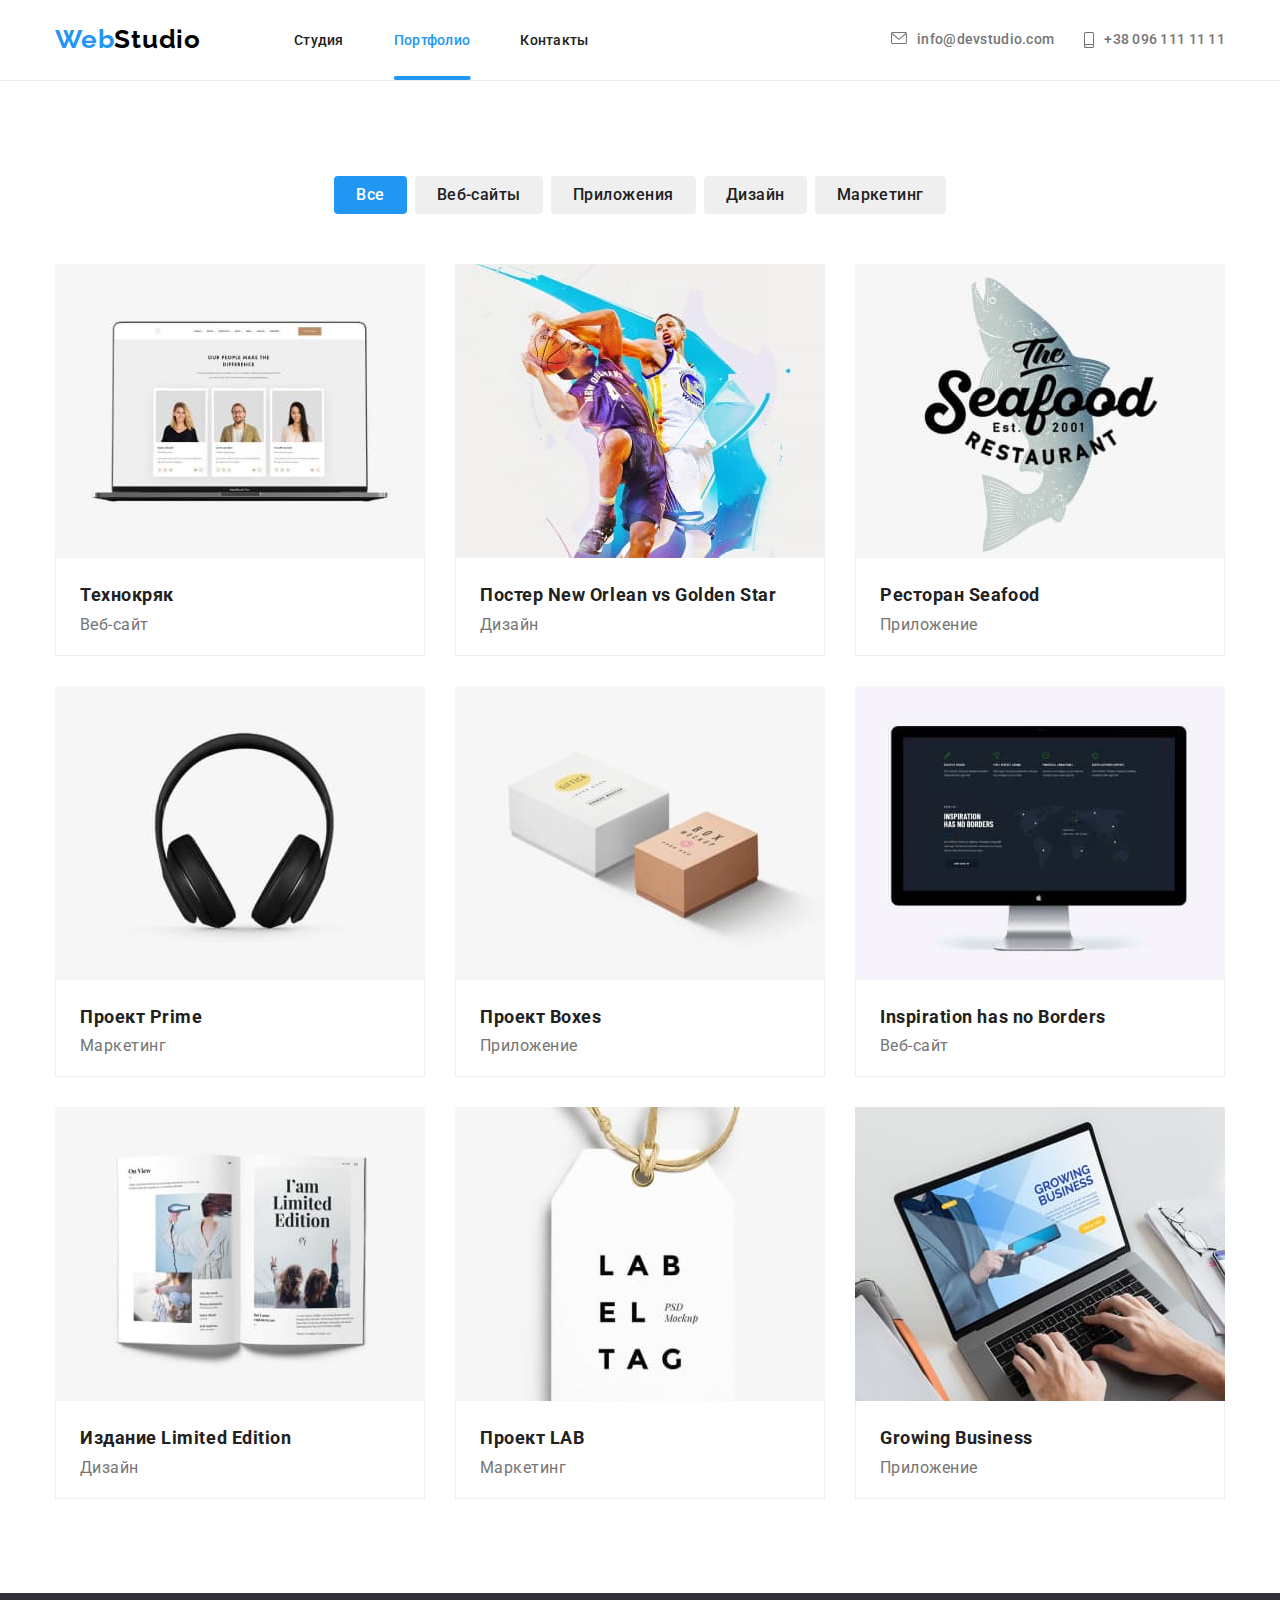
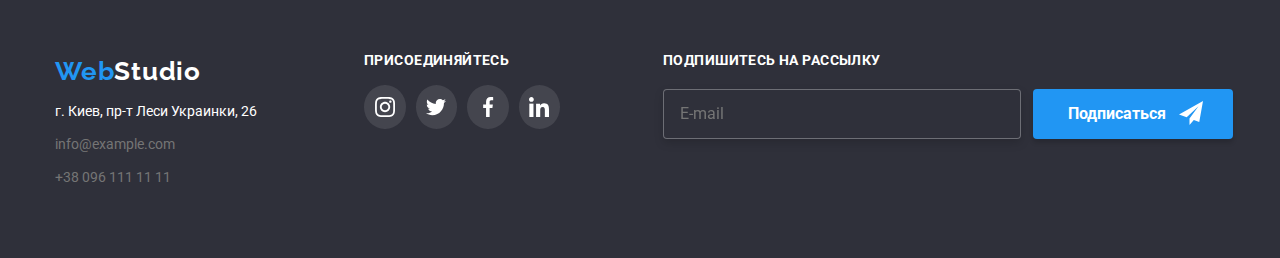
==== portfolio.html @ 75651ddc "origin" ====
<!DOCTYPE html>
<html lang="ru">
  <head>
    <meta charset="UTF-8" />
    <meta http-equiv="X-UA-Compatible" content="IE=edge" />
    <meta name="viewport" content="width=device-width, initial-scale=1.0" />
    <title>Document</title>
    <link rel="preconnect" href="https://fonts.googleapis.com" />
    <link rel="preconnect" href="https://fonts.gstatic.com" crossorigin />
    <link
      href="https://fonts.googleapis.com/css2?family=Raleway:wght@700&family=Roboto:wght@400;500;700;900&display=swap"
      rel="stylesheet"
    />
    <link rel="stylesheet" href="./css/reset.css" />
    <link rel="stylesheet" href="./css/style.css" />
  </head>
  <body>
    <header class="page-header header">
      <div class="container page-header-container">
        <nav class="navigation">
          <a href="./index.html" class="logo">Web<span class="logo-span">Studio</span></a>
          <ul class="menu list">
            <li class="menu-list">
              <a href="./index.html" class="link menu-link">Студия</a>
            </li>
            <li class="menu-list">
              <a href="./portfolio.html" class="link menu-link current">Портфолио</a>
            </li>
            <li class="menu-list">
              <a href="" class="link menu-link">Контакты</a>
            </li>
          </ul>
        </nav>
        <div class="number-link">
          <ul class="menu list mail-group">
            <li class="menu-list-number">
              <a href="mailto:info@devstudio.com" class="link-number link-one"
                >info@devstudio.com
                <svg class="icon-mail">
                  <use href="./images/sprite.svg#icon-mail"></use>
                </svg>
              </a>
            </li>
            <li class="menu-list">
              <a href="tel:+380961111111" class="link-number link-two"
                >+38 096 111 11 11
                <svg class="icon-mail-phone">
                  <use href="./images/sprite.svg#icon-tel"></use>
                </svg>
              </a>
            </li>
          </ul>
        </div>
      </div>
    </header>
    <main>
      <section class="section portfolio">
        <div class="container">
          <h1 class="visually-hidden">Портфолио</h1>
          <ul class="filtres">
            <li><button type="button" class="filter-list current">Все</button></li>
            <li><button type="button" class="filter-list">Веб-сайты</button></li>
            <li><button type="button" class="filter-list">Приложения</button></li>
            <li><button type="button" class="filter-list">Дизайн</button></li>
            <li><button type="button" class="filter-list">Маркетинг</button></li>
          </ul>

          <ul class="list-portfolio">
            <li class="example">
              <a href="./portfolio.html" class="exemple-link">
                <div class="box-overlay">
                  <img src="./images/pm1.jpg" alt="laptop" width="370" height="294" />
                  <p class="box-content">
                    Ресурс предлагает комплексные предложения с разным уровнем функционала и
                    сервисов. Все это позволит посетителю получить исчерпывающие сведения о компании
                    или частном лице.
                  </p>
                </div>
                <div class="subscribe-card">
                  <h2 class="advantage-two">Технокряк</h2>
                  <p class="media-list">Веб-сайт</p>
                </div>
              </a>
            </li>
            <li class="example">
              <a href="./portfolio.html" class="exemple-link">
                <div class="box-overlay">
                  <img src="./images/pm2.jpg" alt="design" width="370" height="294" />
                  <p class="box-content">
                    Ресурс предлагает комплексные предложения с разным уровнем функционала и
                    сервисов. Все это позволит посетителю получить исчерпывающие сведения о компании
                    или частном лице.
                  </p>
                </div>
                <div class="subscribe-card">
                  <h2 class="advantage-two">Постер New Orlean vs Golden Star</h2>
                  <p class="media-list">Дизайн</p>
                </div>
              </a>
            </li>
            <li class="example">
              <a href="./portfolio.html" class="exemple-link">
                <div class="box-overlay">
                  <img src="./images/pm3.jpg" alt="labels" width="370" height="294" />
                  <p class="box-content">
                    Ресурс предлагает комплексные предложения с разным уровнем функционала и
                    сервисов. Все это позволит посетителю получить исчерпывающие сведения о компании
                    или частном лице.
                  </p>
                </div>
                <div class="subscribe-card">
                  <h2 class="advantage-two">Ресторан Seafood</h2>
                  <p class="media-list">Приложение</p>
                </div>
              </a>
            </li>
            <li class="example">
              <a href="./portfolio.html" class="exemple-link">
                <div class="box-overlay">
                  <img src="./images/pm4.jpg" alt="headphones" width="370" height="294" />
                  <p class="box-content">
                    Ресурс предлагает комплексные предложения с разным уровнем функционала и
                    сервисов. Все это позволит посетителю получить исчерпывающие сведения о компании
                    или частном лице.
                  </p>
                </div>
                <div class="subscribe-card">
                  <h2 class="advantage-two">Проект Prime</h2>
                  <p class="media-list">Маркетинг</p>
                </div>
              </a>
            </li>
            <li class="example">
              <a href="./portfolio.html" class="exemple-link">
                <div class="box-overlay">
                  <img src="./images/pm5.jpg" alt="box" width="370" height="294" />
                  <p class="box-content">
                    Ресурс предлагает комплексные предложения с разным уровнем функционала и
                    сервисов. Все это позволит посетителю получить исчерпывающие сведения о компании
                    или частном лице.
                  </p>
                </div>
                <div class="subscribe-card">
                  <h2 class="advantage-two">Проект Boxes</h2>
                  <p class="media-list">Приложение</p>
                </div>
              </a>
            </li>
            <li class="example">
              <a href="./portfolio.html" class="exemple-link">
                <div class="box-overlay">
                  <img src="./images/pm6.jpg" alt="screen" width="370" height="294" />
                  <p class="box-content">
                    Ресурс предлагает комплексные предложения с разным уровнем функционала и
                    сервисов. Все это позволит посетителю получить исчерпывающие сведения о компании
                    или частном лице.
                  </p>
                </div>
                <div class="subscribe-card">
                  <h2 class="advantage-two">Inspiration has no Borders</h2>
                  <p class="media-list">Веб-сайт</p>
                </div>
              </a>
            </li>
            <li class="example">
              <a href="./portfolio.html" class="exemple-link">
                <div class="box-overlay">
                  <img src="./images/pm7.jpg" alt="books" width="370" height="294" />
                  <p class="box-content">
                    Ресурс предлагает комплексные предложения с разным уровнем функционала и
                    сервисов. Все это позволит посетителю получить исчерпывающие сведения о компании
                    или частном лице.
                  </p>
                </div>
                <div class="subscribe-card">
                  <h2 class="advantage-two">Издание Limited Edition</h2>
                  <p class="media-list">Дизайн</p>
                </div>
              </a>
            </li>
            <li class="example">
              <a href="./portfolio.html" class="exemple-link">
                <div class="box-overlay">
                  <img src="./images/pm8.jpg" alt="labels" width="370" height="294" />
                  <p class="box-content">
                    Ресурс предлагает комплексные предложения с разным уровнем функционала и
                    сервисов. Все это позволит посетителю получить исчерпывающие сведения о компании
                    или частном лице.
                  </p>
                </div>
                <div class="subscribe-card">
                  <h2 class="advantage-two">Проект LAB</h2>
                  <p class="media-list">Маркетинг</p>
                </div>
              </a>
            </li>
            <li class="example">
              <a href="./portfolio.html" class="exemple-link">
                <div class="box-overlay">
                  <img src="./images/pm9.jpg" alt="notebook" width="370" height="294" />
                  <p class="box-content">
                    Ресурс предлагает комплексные предложения с разным уровнем функционала и
                    сервисов. Все это позволит посетителю получить исчерпывающие сведения о компании
                    или частном лице.
                  </p>
                </div>
                <div class="subscribe-card">
                  <h2 class="advantage-two">Growing Business</h2>
                  <p class="media-list">Приложение</p>
                </div>
              </a>
            </li>
          </ul>
        </div>
      </section>
    </main>
    <footer class="color-footer">
      <div class="container container-footer">
        <div class="conection-footer">
          <a href="./index.html" class="logo">Web<span class="logo-span-footer">Studio</span></a>
          <address>
            <ul class="list list-container">
              <li class="contact-list">
                <a
                  href="https://goo.gl/maps/A2tmThPKFVqANark9"
                  class="adress"
                  target="_blank"
                  rel="noopener noreferrer"
                  >г. Киев, пр-т Леси Украинки, 26</a
                >
              </li>
              <li>
                <a href="mailto:info@example.com" class="link contact-number">info@example.com</a>
              </li>
              <li class="contact-list">
                <a href="tel:+380961111111" class="link contact-number">+38 096 111 11 11</a>
              </li>
            </ul>
          </address>
        </div>
        <div class="conection">
          <p class="conection-me">Присоединяйтесь</p>
          <ul class="social-list">
            <li class="social-list-item">
              <a href="" class="social-list-link-footer">
                <svg class="social-list-icon-svg">
                  <use href="./images/sprite.svg#icon-instagram"></use>
                </svg>
              </a>
            </li>
            <li class="social-list-item">
              <a href="" class="social-list-link-footer">
                <svg class="social-list-icon-svg">
                  <use href="./images/sprite.svg#icon-twitter"></use>
                </svg>
              </a>
            </li>
            <li class="social-list-item">
              <a href="" class="social-list-link-footer">
                <svg class="social-list-icon-svg">
                  <use href="./images/sprite.svg#icon-facebook"></use>
                </svg>
              </a>
            </li>
            <li class="social-list-item">
              <a href="" class="social-list-link-footer margin-stop">
                <svg class="social-list-icon-svg">
                  <use href="./images/sprite.svg#icon-linkedin"></use>
                </svg>
              </a>
            </li>
          </ul>
        </div>
        <div class="email-input">
          <p class="email-input-text">Подпишитесь на рассылку</p>
          <form class="email-input-flex">
            <input
              type="email"
              name="mail"
              id="mail-footer"
              class="contact-form-footer"
              placeholder="E-mail"
            />
            <div class="go-footer-send">
              <button class="go-footer" type="submit">Подписаться</button>
              <svg class="send">
                <use href="./images/sprite.svg#icon-send"></use>
              </svg>
            </div>
          </form>
        </div>
      </div>
    </footer>
  </body>
</html>
---- css/style.css ----
.container {
  width: 1200px;
  margin: 0 auto;
  padding: 0 15px;
}

.visually-hidden {
  width: 1px;
  height: 1px;
  padding: 0;
  overflow: hidden;
  clip: rect(0, 0, 0, 0);
  white-space: nowrap;
  border: 0;
}

:root {
  --one-text-color: #212121;
  --two-text-color: #2196f3;
  --three-text-color: #000000;
  --four-text-color: #757575;
  --five-text-color: #ffffff;
  --six-text-color: #2f303a;
  --duration-сss-transition: 250ms;
}

body {
  font-family: 'Roboto', 'sans-serif';
  color: var(--five-text-color);
}
/* =======Header======== */
.menu-link {
  position: relative;
  transition-duration: var(--duration-сss-transition);
  transition-timing-function: cubic-bezier(0.4, 0, 0.2, 1);
  font-weight: 500;
  font-size: 14px;
  line-height: 1.15;
  letter-spacing: 0.02em;
  padding: 32px 0;
  color: var(--one-text-color);
}
.menu-link:hover,
.menu-link:focus,
.menu-link:current {
  color: var(--two-text-color);
}

.menu-link.current::after {
  position: absolute;
  bottom: 0;
  left: 50%;
  transform: translateX(-50%);
  content: '';
  display: block;
  width: 100%;
  height: 4px;
  border-radius: 2px;
  background-color: var(--two-text-color);
}

.navigation .current {
  color: var(--two-text-color);
}

.navigation,
.menu,
.list {
  display: flex;
  align-items: center;
  flex-direction: row;
}

.header {
  align-items: center;
  border-bottom: 1px solid #ececec;
}
.page-header-container {
  display: flex;
}

.filter-list.current {
  background: var(--two-text-color);
  color: var(--five-text-color);
}

.logo-span {
  font-family: 'Raleway', 'sans-serif';
  font-weight: 700;
  font-size: 26px;
  line-height: 1.2;
  letter-spacing: 0.03em;

  color: var(--three-text-color);
}

.logo {
  font-family: 'Raleway', 'sans-serif';
  font-weight: 700;
  font-size: 26px;
  line-height: 1.2;
  letter-spacing: 0.03em;
  margin-right: 93px;
  color: var(--two-text-color);
}

.menu-list:not(:last-child) {
  margin-right: 50px;
  color: var(--four-text-color);
}

.menu-list-number:not(:last-child) {
  margin-right: 30px;
  color: var(--four-text-color);
}

.menu-list-number,
.menu-list {
  display: flex;
  flex-direction: row;
  align-items: center;
}

.number-link {
  display: flex;
  align-items: center;
  justify-content: flex-end;
  margin-left: auto;
}

.icon-mail {
  fill: currentColor;
  width: 16px;
  height: 12px;
  margin-right: 10px;
}

.icon-mail-phone {
  fill: currentColor;
  width: 10px;
  height: 16px;
  margin-right: 10px;
}

.link-number:hover,
.link-number:focus {
  transition-property: color;
  color: var(--two-text-color);
}

.link-number {
  transition-duration: var(--duration-сss-transition);
  transition-timing-function: cubic-bezier(0.4, 0, 0.2, 1);
  padding: 32px 0;
  display: flex;
  flex-direction: row-reverse;
  font-size: 14px;
  line-height: 1.14;
  letter-spacing: 0.02em;
  font-weight: 500;
  margin-left: auto;
  color: var(--four-text-color);
}

.link {
  font-style: normal;
  color: var(--one-text-color);
}

/* =======/Header======== */

/* =======HERO======== */

.hero {
  padding: 200px 0;
  background-color: #c4c4c4;
  background-image: linear-gradient(rgba(47, 48, 58, 0.4), rgba(47, 48, 58, 0.4)),
    url(../images/font.jpg);
  background-size: cover;
}

.backdrop {
  position: absolute;
  top: 0;
  left: 0;
  width: 100%;
  height: 100%;
  background: rgba(0, 0, 0, 0.2);
}
.backdrop.is-hidden {
  opacity: 0;
  visibility: hidden;
  pointer-events: none;
}

.icon-close {
  position: fixed;
  top: 8px;
  right: 8px;
  height: 30px;
  width: 30px;
  border-radius: 50%;
  background: var(--five-text-color);
  border: 1px solid rgba(0, 0, 0, 0.1);
  background-image: url(../images/close.svg);
  background-repeat: no-repeat;
  background-position: center;
  background-origin: border-box;
}

.contact-form-my:focus,
.coment-texteria:focus,
.contact-form-footer:focus {
  outline: none;
  border: 1px solid #188ce8;
}

.modal-svg {
  position: absolute;
  top: 45%;
  left: 12px;
  width: 18px;
  height: 18px;
}

.checkbox-label {
  display: flex;
  align-items: center;
  justify-content: center;
}

.checkbox-policy {
  width: 1px;
  height: 1px;
  padding: 0;
  overflow: hidden;
  clip: rect(0, 0, 0, 0);
  white-space: nowrap;
  border: 0;
}

.icon {
  display: inline-block;
  width: 16px;
  height: 15px;
  border: 2px solid #212121;
  border-radius: 2px;
  margin-right: 7px;
}

.checkbox-policy:checked + .icon {
  background-color: var(--two-text-color);
  background-image: url(../images/check-on.svg);
  background-size: contain;
  background-repeat: no-repeat;
  background-origin: border-box;
  border-color: var(--two-text-color);
}

.modal {
  display: block;
  height: 582px;
  width: 528px;
  background-color: var(--five-text-color);
  position: absolute;
  top: 50%;
  left: 50%;
  padding: 40px;
  transform: translate(-50%, -50%);
  box-shadow: 0px 1px 3px rgba(0, 0, 0, 0.12), 0px 1px 1px rgba(0, 0, 0, 0.14),
    0px 2px 1px rgba(0, 0, 0, 0.2);
  border-radius: 4px;
}

.modal-btn {
  transition-duration: var(--duration-сss-transition);
  transition-timing-function: cubic-bezier(0.4, 0, 0.2, 1);
  font-weight: 700;
  font-size: 16px;
  line-height: 1.85;
  letter-spacing: 0.06em;
  cursor: pointer;
  font-family: inherit;
  padding-top: 10px;
  padding-bottom: 10px;
  padding-left: 32px;
  padding-right: 32px;
  border-radius: 4px;
  color: var(--five-text-color);
  background: var(--two-text-color);
  display: block;
  margin: 0 auto;
}

.btn-form {
  align-items: center;
  text-align: center;
  letter-spacing: 0.06em;
}
.go {
  width: 200px;
  height: 50px;
  font-weight: 700;
  font-size: 16px;
  line-height: 1.87;
  background: var(--two-text-color);
  color: var(--five-text-color);
  border-radius: 4px;
  box-shadow: 0px 4px 4px rgba(0, 0, 0, 0.15);
  border: 0;
  margin-top: 30px;
}

.contact-form-my {
  transition-duration: var(--duration-сss-transition);
  transition-timing-function: cubic-bezier(0.4, 0, 0.2, 1);
  width: 100%;
  height: 40px;
  margin-top: 4px;
  margin-bottom: 10px;
  padding-left: 40px;
  border: 1px solid rgba(33, 33, 33, 0.2);
  border-radius: 4px;
}

.modal-button {
  justify-content: center;
  margin-top: 30px;
}

.modal-btn:hover {
  background-color: #188ce8;
}

.contact-form-my:focus + .modal-svg {
  fill: #188ce8;
}

.text-inputs {
  font-weight: 700;
  font-size: 20px;
  line-height: 1.15;
  letter-spacing: 0.03em;
  color: var(--one-text-color);
  margin-bottom: 12px;
}
.name,
.tel,
.mail,
.coments {
  position: relative;
  font-weight: 400;
  font-size: 12px;
  line-height: 1.2;
  letter-spacing: 0.01em;
  color: var(--four-text-color);
}
.coment-texteria {
  transition-duration: var(--duration-сss-transition);
  transition-timing-function: cubic-bezier(0.4, 0, 0.2, 1);
  width: 100%;
  height: 120px;
  padding: 12px 16px;
  resize: none;
  margin-top: 4px;
  margin-bottom: 20px;
  border: 1px solid rgba(33, 33, 33, 0.2);
  border-radius: 4px;
}
.policy {
  position: relative;
  font-size: 14px;
  line-height: 2;
  letter-spacing: 0.03em;
  color: var(--four-text-color);
  text-align: center;
}

.politic {
  font-size: 14px;
  line-height: 2;
  letter-spacing: 0.03em;
  text-decoration-line: underline;

  color: var(--two-text-color);
}

.contact-form {
  justify-content: center;
}

.motto {
  font-weight: 900;
  font-size: 44px;
  line-height: 1.37;
  text-align: center;
  letter-spacing: 0.06em;
  text-transform: uppercase;
  width: 696px;
  color: var(--five-text-color);
  margin-right: auto;
  margin-left: auto;
  margin-bottom: 0;
}

/* =======/HERO======== */

/* =======MainSection======== */

.label {
  font-weight: 700;
  font-size: 14px;
  line-height: 1.14;
  text-align: center;
  letter-spacing: 0.03em;
  text-transform: uppercase;
  color: var(--five-text-color);
  padding-top: 27px;
  padding-bottom: 27px;
}

.title-product {
  display: inline-block;
  position: absolute;
  width: 370px;
  height: 70px;
  background: rgba(47, 48, 58, 0.8);
  bottom: 0;
}

.section {
  padding: 94px 0;
}

.my-work {
  padding-top: 0px;
}

.my-comands {
  background-color: #f5f4fa;
}
.advantage {
  font-weight: 700;
  font-size: 14px;
  line-height: 1.18;
  letter-spacing: 0.03em;
  text-transform: uppercase;
  margin-bottom: 10px;
  color: var(--one-text-color);
}

.advantage-comands {
  font-weight: 500;
  font-size: 16px;
  line-height: 1.18;
  letter-spacing: 0.03em;
  margin-bottom: 10px;
  color: var(--one-text-color);
}

.advantage-two {
  font-weight: 700;
  font-size: 18px;
  line-height: 1.87;
  letter-spacing: 0.03em;
  color: var(--one-text-color);
  margin-bottom: 4px;
}
.media-list-me {
  font-size: 14px;
  line-height: 2;
  letter-spacing: 0.03em;
  color: var(--four-text-color);
}

.media-list {
  font-size: 16px;
  line-height: 1.18;
  letter-spacing: 0.03em;

  color: var(--four-text-color);
}

.suptitle {
  font-weight: 700;
  font-size: 36px;
  line-height: 1.17;
  text-align: center;
  letter-spacing: 0.03em;
  margin-bottom: 50px;
  color: var(--one-text-color);
}

/* =======/MainSection======== */

/* =======PORTFOLIO======== */
.filter-list {
  font-weight: 500;
  font-size: 16px;
  line-height: 1.62;
  letter-spacing: 0.03em;
  color: var(--one-text-color);
  padding: 6px 22px;
  border: none;
  border-radius: 4px;
  transition-duration: var(--duration-сss-transition);
  transition-timing-function: cubic-bezier(0.4, 0, 0.2, 1);
}
.filtres {
  display: flex;
  margin-bottom: 50px;
  justify-content: center;
}

.portfolio .filtres li:not(:last-child) {
  margin-right: 8px;
}

.filter-list:focus,
.filter-list:hover {
  background: var(--two-text-color);
  color: var(--five-text-color);
  box-shadow: 0px 3px 1px rgba(0, 0, 0, 0.1), 0px 1px 2px rgba(0, 0, 0, 0.08),
    0px 2px 2px rgba(0, 0, 0, 0.12);
}

.list {
  display: flex;
  justify-content: space-between;
  position: relative;
}

.list-comand {
  display: flex;
  justify-content: space-between;
}

.list-portfolio {
  display: flex;
  flex-wrap: wrap;
  list-style: none;
  margin-left: -30px;
  margin-top: -30px;
}

.advantage-list {
  width: 270px;
}

.subscribe-card {
  padding-left: 24px;
  padding-right: 24px;
  padding-top: 20px;
  padding-bottom: 20px;
  border-left: 1px solid #eeeeee;
  border-right: 1px solid #eeeeee;
  border-bottom: 1px solid #eeeeee;
}

.crew-info {
  text-align: center;
  padding: 30px 0;
}
.crew-info-li {
  background-color: var(--five-text-color);
  box-shadow: 0px 1px 3px rgba(0, 0, 0, 0.12), 0px 1px 1px rgba(0, 0, 0, 0.14),
    0px 2px 1px rgba(0, 0, 0, 0.2);
  border-radius: 0px 0px 4px 4px;
}

.social-list {
  display: flex;
  margin-top: 16px;
  justify-content: center;
}

.social-list-spisok {
  display: flex;
  justify-content: center;
}

.social-list-link {
  color: #afb1b8;
  display: flex;
  justify-content: center;
  align-items: center;
  height: 100%;
  width: 100%;
  border-radius: 50%;
  transition-duration: var(--duration-сss-transition);
  transition-timing-function: cubic-bezier(0.4, 0, 0.2, 1);
}

.social-list-link-two {
  color: #afb1b8;
  display: flex;
  justify-content: center;
  align-items: center;
  height: 100%;
  width: 100%;

  transition-duration: var(--duration-сss-transition);
  transition-timing-function: cubic-bezier(0.4, 0, 0.2, 1);
}

.social-list-link-one {
  color: #afb1b8;
  display: flex;
  justify-content: center;
  align-items: center;
  height: 100%;
  width: 100%;

  transition-duration: var(--duration-сss-transition);
  transition-timing-function: cubic-bezier(0.4, 0, 0.2, 1);
}

.social-list-item {
  width: 44px;
  height: 44px;
  margin-right: 10px;
}

.social-list-item-svg {
  width: 170px;
  height: 92px;
  margin-right: 30px;
  border: 1px solid #afb1b8;
  border-radius: 4px;
}

.social-list-link-two:focus,
.social-list-link-two:hover {
  color: var(--two-text-color);
  border: 1px solid var(--two-text-color);
  border-radius: 4px;
}

.social-list-icon-svg {
  fill: currentColor;
  width: 20px;
  height: 20px;
}

.social-list-icon-svg-two {
  transition-duration: var(--duration-сss-transition);
  transition-timing-function: cubic-bezier(0.4, 0, 0.2, 1);
  fill: currentColor;
  width: 106px;
  height: 60px;
}

.svg-list {
  width: 100%;
  height: 120px;
  border-radius: 4px;
  background-color: #f5f4fa;
  margin-bottom: 30px;
}

.social-list-svg {
  width: 70px;
  height: 70px;
}

.social-list-link:hover,
.social-list-link:focus {
  background-color: var(--two-text-color);
  color: var(--five-text-color);
}
/* =======/PORTFOLIO======== */

/* =======FOTER======== */
.container-footer {
  background-color: var(--six-text-color);
  display: flex;
  flex-direction: row;
}

.conection-footer {
  margin-right: 70px;
}

.list-container {
  display: block;
  flex-direction: column;
}
.color-footer .logo {
  margin-bottom: 20px;
}

.adress {
  font-style: normal;
  font-size: 14px;
  line-height: 1.71;
  color: var(--five-text-color);
  margin-bottom: 9px;
}

.logo-span-footer {
  font-family: 'Raleway', 'sans-serif';
  font-weight: 700;
  font-size: 26px;
  line-height: 1.42;
  letter-spacing: 0.03em;
  color: var(--five-text-color);
}

.list-portfolio .example {
  flex-basis: calc(100% / 3 - 30px);
  margin-left: 30px;
  margin-top: 30px;
  transition-duration: var(--duration-сss-transition);
  transition-timing-function: cubic-bezier(0.4, 0, 0.2, 1);
}
.example:focus,
.example:hover {
  box-shadow: 0px 1px 1px rgba(0, 0, 0, 0.12), 0px 4px 4px rgba(0, 0, 0, 0.06),
    1px 4px 6px rgba(0, 0, 0, 0.16);
}

.box-overlay {
  position: relative;
  overflow: hidden;
}

.exemple-link {
  transition-duration: var(--duration-сss-transition);
  transition-timing-function: cubic-bezier(0.4, 0, 0.2, 1);
  display: block;
  text-decoration: none;
  transition: box-shadow var(--duration-сss-transition) cubic-bezier(0.4, 0, 0.2, 1);
}

.exemple-link:hover,
.exemple-link:focus {
  box-shadow: 0px 1px 1px rgba(0, 0, 0, 0.12), 0px 4px 4px rgba(0, 0, 0, 0.06),
    1px 4px 6px rgba(0, 0, 0, 0.16);
}

.exemple-link:hover .box-content {
  transform: translateY(0%);
}

.box-content {
  position: absolute;
  top: 0;
  left: 0;
  transform: translateY(100%);
  transition: transform var(--duration-сss-transition) cubic-bezier(0.4, 0, 0.2, 1);
  width: 370px;
  padding: 63px 24px;
  background-color: rgba(33, 150, 243, 0.9);
  font-weight: 400;
  font-size: 18px;
  line-height: 1.56;
  letter-spacing: 0.03em;
  color: var(--five-text-color);
}

.color-footer {
  background: #2f303a;
  padding: 60px 0;
}

.contact-number {
  color: var(--four-text-color);
  font-size: 14px;
  line-height: 1.5;
}
.contact-list {
  margin-bottom: 9px;
  margin-top: 9px;
}

.conection-me {
  font-weight: 700;
  font-size: 14px;
  line-height: 1.14;
  letter-spacing: 0.03em;
  text-transform: uppercase;
  color: var(--five-text-color);
}

.conection {
  width: 206px;
}

.social-list-link-footer {
  color: var(--five-text-color);
  background-color: rgba(255, 255, 255, 0.1);
  display: flex;
  justify-content: center;
  align-items: center;
  height: 100%;
  width: 100%;
  border-radius: 50%;
  transition-duration: var(--duration-сss-transition);
  transition-timing-function: cubic-bezier(0.4, 0, 0.2, 1);
}

.social-list-link-footer:hover,
.social-list-link-footer:focus {
  background-color: var(--two-text-color);
  color: var(--five-text-color);
}

.margin-stop {
  margin-right: 0px;
}

.email-input {
  margin-left: 93px;
}
.email-input-text {
  font-weight: 700;
  font-size: 14px;
  line-height: 1.14;
  letter-spacing: 0.03em;
  text-transform: uppercase;
  color: var(--five-text-color);
}

.contact-form-footer {
  transition-duration: var(--duration-сss-transition);
  transition-timing-function: cubic-bezier(0.4, 0, 0.2, 1);
  width: 358px;
  height: 50px;
  border: 1px solid rgba(255, 255, 255, 0.3);
  filter: drop-shadow(0px 4px 4px rgba(0, 0, 0, 0.15));
  border-radius: 4px;
  background-color: var(--six-text-color);
  color: var(--five-text-color);
  padding-left: 16px;
  margin-right: 12px;
}

.email-input-flex {
  display: flex;
  align-items: center;

  margin-top: 20px;
}
.go-footer {
  width: 200px;
  height: 50px;
  font-weight: 700;
  font-size: 16px;
  line-height: 1.87;
  background: var(--two-text-color);
  color: var(--five-text-color);
  border-radius: 4px;
  box-shadow: 0px 4px 4px rgba(0, 0, 0, 0.15);
  border: 0;
  padding-left: 29px;
  padding-right: 62px;
  padding-top: 10px;
  padding-bottom: 10px;
}

.go-footer-send {
  position: relative;
}
.send {
  position: absolute;
  height: 24px;
  width: 24px;
  right: 15%;
  top: 25%;
}
/* =======/FOTER======== */
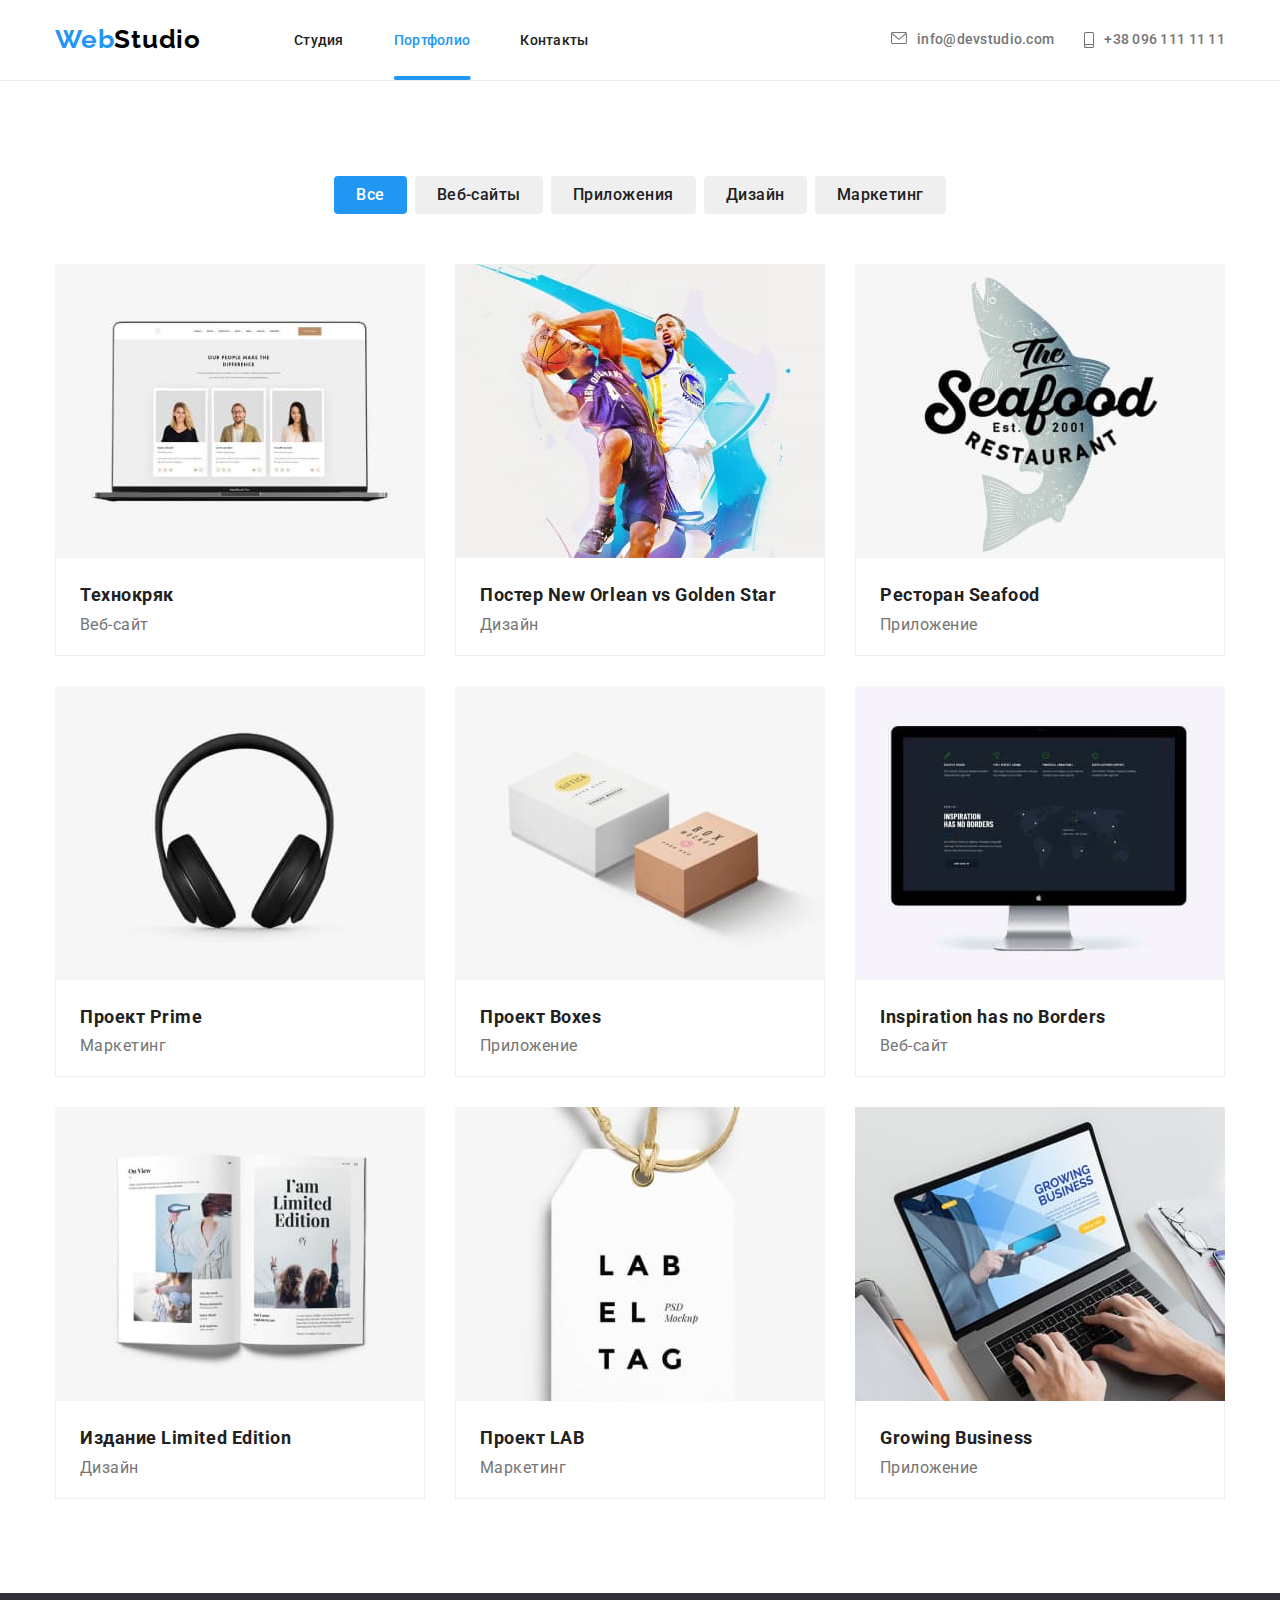
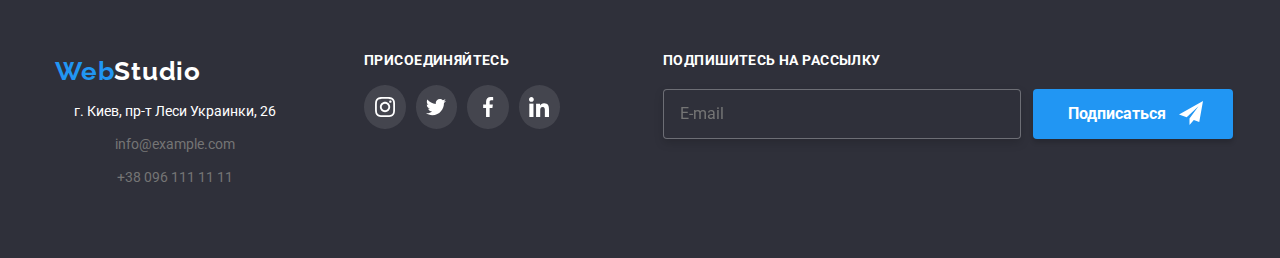
==== commit 6b002ace: "SCSS" ====
--- a/portfolio.html
+++ b/portfolio.html
@@ -11,8 +11,7 @@
       href="https://fonts.googleapis.com/css2?family=Raleway:wght@700&family=Roboto:wght@400;500;700;900&display=swap"
       rel="stylesheet"
     />
-    <link rel="stylesheet" href="./css/reset.css" />
-    <link rel="stylesheet" href="./css/style.css" />
+    <link rel="stylesheet" href="./css/main.min.css" />
   </head>
   <body>
     <header class="page-header header">
--- a/css/main.min.css
+++ b/css/main.min.css
@@ -0,0 +1 @@
+:root{--one-text-color: #212121;--two-text-color: #2196f3;--three-text-color: #000000;--four-text-color: #757575;--five-text-color: #ffffff;--six-text-color: #2f303a;--duration-сss-transition: 250ms}.visually-hidden{width:1px;height:1px;padding:0;overflow:hidden;clip:rect(0, 0, 0, 0);white-space:nowrap;border:0}*,*::before,*::after{-webkit-box-sizing:border-box;box-sizing:border-box;margin:0;padding:0}html,body{height:100%}body{line-height:1.5;-webkit-font-smoothing:antialiased;margin:0;font-family:system-ui,-apple-system,"Segoe UI",Roboto,lvetica,Arial,sans-serif,"Apple Color Emoji","Segoe UI Emoji"}img,svg{display:block;max-width:100%}input,button,textarea,select{font:inherit;font-family:inherit;cursor:pointer}p,h1,h2,h3,h4,h5,h6{overflow-wrap:break-word;margin-top:0;margin-bottom:0}a{text-decoration:none}.list{list-style:none}.link{text-decoration:none}ul,ol{margin-top:0;margin-bottom:0;padding-left:0;list-style:none}.container{width:1200px;margin:0 auto;padding:0 15px}body{font-family:"Roboto","sans-serif";color:var(--five-text-color)}.menu-link{position:relative;-webkit-transition-duration:var(--duration-сss-transition);transition-duration:var(--duration-сss-transition);-webkit-transition-timing-function:cubic-bezier(0.4, 0, 0.2, 1);transition-timing-function:cubic-bezier(0.4, 0, 0.2, 1);font-weight:500;font-size:14px;line-height:1.15;letter-spacing:.02em;padding:32px 0;color:var(--one-text-color)}.menu-link:hover,.menu-link:focus,.menu-link:current{color:var(--two-text-color)}.menu-link.current::after{position:absolute;bottom:0;left:50%;-webkit-transform:translateX(-50%);transform:translateX(-50%);content:"";display:block;width:100%;height:4px;border-radius:2px;background-color:var(--two-text-color)}.navigation .current{color:var(--two-text-color)}.navigation,.menu,.list{display:-webkit-box;display:-ms-flexbox;display:flex;-webkit-box-align:center;-ms-flex-align:center;align-items:center;-webkit-box-orient:horizontal;-webkit-box-direction:normal;-ms-flex-direction:row;flex-direction:row}.header{-webkit-box-align:center;-ms-flex-align:center;align-items:center;border-bottom:1px solid #ececec}.page-header-container{display:-webkit-box;display:-ms-flexbox;display:flex}.filter-list.current{background:var(--two-text-color);color:var(--five-text-color)}.logo-span{font-family:"Raleway","sans-serif";font-weight:700;font-size:26px;line-height:1.2;letter-spacing:.03em;color:var(--three-text-color)}.logo{font-family:"Raleway","sans-serif";font-weight:700;font-size:26px;line-height:1.2;letter-spacing:.03em;margin-right:93px;color:var(--two-text-color)}.menu-list:not(:last-child){margin-right:50px;color:var(--four-text-color)}.menu-list-number:not(:last-child){margin-right:30px;color:var(--four-text-color)}.menu-list-number,.menu-list{display:-webkit-box;display:-ms-flexbox;display:flex;-webkit-box-orient:horizontal;-webkit-box-direction:normal;-ms-flex-direction:row;flex-direction:row;-webkit-box-align:center;-ms-flex-align:center;align-items:center}.number-link{display:-webkit-box;display:-ms-flexbox;display:flex;-webkit-box-align:center;-ms-flex-align:center;align-items:center;-webkit-box-pack:end;-ms-flex-pack:end;justify-content:flex-end;margin-left:auto}.icon-mail{fill:currentColor;width:16px;height:12px;margin-right:10px}.icon-mail-phone{fill:currentColor;width:10px;height:16px;margin-right:10px}.link-number:hover,.link-number:focus{-webkit-transition-property:color;transition-property:color;color:var(--two-text-color)}.link-number{-webkit-transition-duration:var(--duration-сss-transition);transition-duration:var(--duration-сss-transition);-webkit-transition-timing-function:cubic-bezier(0.4, 0, 0.2, 1);transition-timing-function:cubic-bezier(0.4, 0, 0.2, 1);padding:32px 0;display:-webkit-box;display:-ms-flexbox;display:flex;-webkit-box-orient:horizontal;-webkit-box-direction:reverse;-ms-flex-direction:row-reverse;flex-direction:row-reverse;font-size:14px;line-height:1.14;letter-spacing:.02em;font-weight:500;margin-left:auto;color:var(--four-text-color)}.link{font-style:normal;color:var(--one-text-color)}.hero{padding:200px 0;background-color:#c4c4c4;background-image:-webkit-gradient(linear, left top, left bottom, from(rgba(47, 48, 58, 0.4)), to(rgba(47, 48, 58, 0.4))),url(../images/font.jpg);background-image:linear-gradient(rgba(47, 48, 58, 0.4), rgba(47, 48, 58, 0.4)),url(../images/font.jpg);background-size:cover}.backdrop{position:absolute;top:0;left:0;width:100%;height:100%;background:rgba(0,0,0,.2)}.backdrop.is-hidden{opacity:0;visibility:hidden;pointer-events:none}.icon-close{position:fixed;top:8px;right:8px;height:30px;width:30px;border-radius:50%;background:var(--five-text-color);border:1px solid rgba(0,0,0,.1);background-image:url(../images/close.svg);background-repeat:no-repeat;background-position:center;background-origin:border-box}.contact-form-my:focus,.coment-texteria:focus,.contact-form-footer:focus{outline:none;border:1px solid #188ce8}.modal-svg{position:absolute;top:45%;left:12px;width:18px;height:18px}.checkbox-label{display:-webkit-box;display:-ms-flexbox;display:flex;-webkit-box-align:center;-ms-flex-align:center;align-items:center;-webkit-box-pack:center;-ms-flex-pack:center;justify-content:center}.checkbox-policy{width:1px;height:1px;padding:0;overflow:hidden;clip:rect(0, 0, 0, 0);white-space:nowrap;border:0}.icon{display:inline-block;width:16px;height:15px;border:2px solid #212121;border-radius:2px;margin-right:7px}.checkbox-policy:checked+.icon{background-color:var(--two-text-color);background-image:url(../images/check-on.svg);background-size:contain;background-repeat:no-repeat;background-origin:border-box;border-color:var(--two-text-color)}.modal{display:block;height:582px;width:528px;background-color:var(--five-text-color);position:absolute;top:50%;left:50%;padding:40px;-webkit-transform:translate(-50%, -50%);transform:translate(-50%, -50%);-webkit-box-shadow:0px 1px 3px rgba(0,0,0,.12),0px 1px 1px rgba(0,0,0,.14),0px 2px 1px rgba(0,0,0,.2);box-shadow:0px 1px 3px rgba(0,0,0,.12),0px 1px 1px rgba(0,0,0,.14),0px 2px 1px rgba(0,0,0,.2);border-radius:4px}.btn-form{-webkit-box-align:center;-ms-flex-align:center;align-items:center;text-align:center;letter-spacing:.06em}.go{width:200px;height:50px;font-weight:700;font-size:16px;line-height:1.87;background:var(--two-text-color);color:var(--five-text-color);border-radius:4px;-webkit-box-shadow:0px 4px 4px rgba(0,0,0,.15);box-shadow:0px 4px 4px rgba(0,0,0,.15);border:0;margin-top:30px}.contact-form-my{-webkit-transition-duration:var(--duration-сss-transition);transition-duration:var(--duration-сss-transition);-webkit-transition-timing-function:cubic-bezier(0.4, 0, 0.2, 1);transition-timing-function:cubic-bezier(0.4, 0, 0.2, 1);width:100%;height:40px;margin-top:4px;margin-bottom:10px;padding-left:40px;border:1px solid rgba(33,33,33,.2);border-radius:4px}.modal-button{-webkit-box-pack:center;-ms-flex-pack:center;justify-content:center;margin-top:30px}.modal-btn:hover{background-color:#188ce8}.contact-form-my:focus+.modal-svg{fill:#188ce8}.text-inputs{font-weight:700;font-size:20px;line-height:1.15;letter-spacing:.03em;color:var(--one-text-color);margin-bottom:12px}.name,.tel,.mail,.coments{position:relative;font-weight:400;font-size:12px;line-height:1.2;letter-spacing:.01em;color:var(--four-text-color)}.coment-texteria{-webkit-transition-duration:var(--duration-сss-transition);transition-duration:var(--duration-сss-transition);-webkit-transition-timing-function:cubic-bezier(0.4, 0, 0.2, 1);transition-timing-function:cubic-bezier(0.4, 0, 0.2, 1);width:100%;height:120px;padding:12px 16px;resize:none;margin-top:4px;margin-bottom:20px;border:1px solid rgba(33,33,33,.2);border-radius:4px}.policy{position:relative;font-size:14px;line-height:2;letter-spacing:.03em;color:var(--four-text-color);text-align:center}.politic{font-size:14px;line-height:2;letter-spacing:.03em;-webkit-text-decoration-line:underline;text-decoration-line:underline;color:var(--two-text-color)}.contact-form{-webkit-box-pack:center;-ms-flex-pack:center;justify-content:center}.motto{font-weight:900;font-size:44px;line-height:1.37;text-align:center;letter-spacing:.06em;text-transform:uppercase;width:696px;color:var(--five-text-color);margin-right:auto;margin-left:auto;margin-bottom:0}.modal-btn{-webkit-transition-duration:var(--duration-сss-transition);transition-duration:var(--duration-сss-transition);-webkit-transition-timing-function:cubic-bezier(0.4, 0, 0.2, 1);transition-timing-function:cubic-bezier(0.4, 0, 0.2, 1);font-weight:700;font-size:16px;line-height:1.85;letter-spacing:.06em;cursor:pointer;font-family:inherit;padding-top:10px;padding-bottom:10px;padding-left:32px;padding-right:32px;border-radius:4px;color:var(--five-text-color);background:var(--two-text-color);display:block;margin:0 auto}.media-list{font-size:16px;line-height:1.18;letter-spacing:.03em;color:var(--four-text-color)}.advantage-comands{font-weight:500;font-size:16px;line-height:1.18;letter-spacing:.03em;margin-bottom:10px;color:var(--one-text-color)}.advantage-two{font-weight:700;font-size:18px;line-height:1.87;letter-spacing:.03em;color:var(--one-text-color);margin-bottom:4px}.media-list-me{font-size:14px;line-height:2;letter-spacing:.03em;color:var(--four-text-color)}.social-list{display:-webkit-box;display:-ms-flexbox;display:flex;margin-top:16px;-webkit-box-pack:center;-ms-flex-pack:center;justify-content:center}.social-list-spisok{display:-webkit-box;display:-ms-flexbox;display:flex;-webkit-box-pack:center;-ms-flex-pack:center;justify-content:center}.social-list-link{color:#afb1b8;display:-webkit-box;display:-ms-flexbox;display:flex;-webkit-box-pack:center;-ms-flex-pack:center;justify-content:center;-webkit-box-align:center;-ms-flex-align:center;align-items:center;height:100%;width:100%;border-radius:50%;-webkit-transition-duration:var(--duration-сss-transition);transition-duration:var(--duration-сss-transition);-webkit-transition-timing-function:cubic-bezier(0.4, 0, 0.2, 1);transition-timing-function:cubic-bezier(0.4, 0, 0.2, 1)}.social-list-link-two{color:#afb1b8;display:-webkit-box;display:-ms-flexbox;display:flex;-webkit-box-pack:center;-ms-flex-pack:center;justify-content:center;-webkit-box-align:center;-ms-flex-align:center;align-items:center;height:100%;width:100%;-webkit-transition-duration:var(--duration-сss-transition);transition-duration:var(--duration-сss-transition);-webkit-transition-timing-function:cubic-bezier(0.4, 0, 0.2, 1);transition-timing-function:cubic-bezier(0.4, 0, 0.2, 1)}.social-list-link-one{color:#afb1b8;display:-webkit-box;display:-ms-flexbox;display:flex;-webkit-box-pack:center;-ms-flex-pack:center;justify-content:center;-webkit-box-align:center;-ms-flex-align:center;align-items:center;height:100%;width:100%;-webkit-transition-duration:var(--duration-сss-transition);transition-duration:var(--duration-сss-transition);-webkit-transition-timing-function:cubic-bezier(0.4, 0, 0.2, 1);transition-timing-function:cubic-bezier(0.4, 0, 0.2, 1)}.social-list-item{width:44px;height:44px;margin-right:10px}.social-list-item-svg{width:170px;height:92px;margin-right:30px;border:1px solid #afb1b8;border-radius:4px}.social-list-link-two:focus,.social-list-link-two:hover{color:var(--two-text-color);border:1px solid var(--two-text-color);border-radius:4px}.social-list-icon-svg{fill:currentColor;width:20px;height:20px}.social-list-icon-svg-two{-webkit-transition-duration:var(--duration-сss-transition);transition-duration:var(--duration-сss-transition);-webkit-transition-timing-function:cubic-bezier(0.4, 0, 0.2, 1);transition-timing-function:cubic-bezier(0.4, 0, 0.2, 1);fill:currentColor;width:106px;height:60px}.svg-list{width:100%;height:120px;border-radius:4px;background-color:#f5f4fa;margin-bottom:30px}.social-list-svg{width:70px;height:70px}.social-list-link:hover,.social-list-link:focus{background-color:var(--two-text-color);color:var(--five-text-color)}.container-footer{background-color:var(--six-text-color);display:-webkit-box;display:-ms-flexbox;display:flex;-webkit-box-orient:horizontal;-webkit-box-direction:normal;-ms-flex-direction:row;flex-direction:row}.conection-footer{margin-right:70px}.list-container{display:block;-webkit-box-orient:vertical;-webkit-box-direction:normal;-ms-flex-direction:column;flex-direction:column}.suptitle{font-weight:700;font-size:36px;line-height:1.17;text-align:center;letter-spacing:.03em;margin-bottom:50px;color:var(--one-text-color)}.title-product{display:inline-block;position:absolute;width:370px;height:70px;background:rgba(47,48,58,.8);bottom:0}.label{font-weight:700;font-size:14px;line-height:1.14;text-align:center;letter-spacing:.03em;text-transform:uppercase;color:var(--five-text-color);padding-top:27px;padding-bottom:27px}.section{padding:94px 0}.my-work{padding-top:0px}.my-comands{background-color:#f5f4fa}.advantage{font-weight:700;font-size:14px;line-height:1.18;letter-spacing:.03em;text-transform:uppercase;margin-bottom:10px;color:var(--one-text-color)}.filter-list{font-weight:500;font-size:16px;line-height:1.62;letter-spacing:.03em;color:var(--one-text-color);padding:6px 22px;border:none;border-radius:4px;-webkit-transition-duration:var(--duration-сss-transition);transition-duration:var(--duration-сss-transition);-webkit-transition-timing-function:cubic-bezier(0.4, 0, 0.2, 1);transition-timing-function:cubic-bezier(0.4, 0, 0.2, 1)}.filtres{display:-webkit-box;display:-ms-flexbox;display:flex;margin-bottom:50px;-webkit-box-pack:center;-ms-flex-pack:center;justify-content:center}.portfolio .filtres li:not(:last-child){margin-right:8px}.filter-list:focus,.filter-list:hover{background:var(--two-text-color);color:var(--five-text-color);-webkit-box-shadow:0px 3px 1px rgba(0,0,0,.1),0px 1px 2px rgba(0,0,0,.08),0px 2px 2px rgba(0,0,0,.12);box-shadow:0px 3px 1px rgba(0,0,0,.1),0px 1px 2px rgba(0,0,0,.08),0px 2px 2px rgba(0,0,0,.12)}.list{display:-webkit-box;display:-ms-flexbox;display:flex;-webkit-box-pack:justify;-ms-flex-pack:justify;justify-content:space-between;position:relative}.list-comand{display:-webkit-box;display:-ms-flexbox;display:flex;-webkit-box-pack:justify;-ms-flex-pack:justify;justify-content:space-between}.list-portfolio{display:-webkit-box;display:-ms-flexbox;display:flex;-ms-flex-wrap:wrap;flex-wrap:wrap;list-style:none;margin-left:-30px;margin-top:-30px}.advantage-list{width:270px}.subscribe-card{padding-left:24px;padding-right:24px;padding-top:20px;padding-bottom:20px;border-left:1px solid #eee;border-right:1px solid #eee;border-bottom:1px solid #eee}.crew-info{text-align:center;padding:30px 0}.crew-info-li{background-color:var(--five-text-color);-webkit-box-shadow:0px 1px 3px rgba(0,0,0,.12),0px 1px 1px rgba(0,0,0,.14),0px 2px 1px rgba(0,0,0,.2);box-shadow:0px 1px 3px rgba(0,0,0,.12),0px 1px 1px rgba(0,0,0,.14),0px 2px 1px rgba(0,0,0,.2);border-radius:0px 0px 4px 4px}.color-footer .logo{margin-bottom:20px}.adress{font-style:normal;font-size:14px;line-height:1.71;color:var(--five-text-color);margin-bottom:9px}.logo-span-footer{font-family:"Raleway","sans-serif";font-weight:700;font-size:26px;line-height:1.42;letter-spacing:.03em;color:var(--five-text-color)}.list-portfolio .example{-ms-flex-preferred-size:calc(33.3333333333% - 30px);flex-basis:calc(33.3333333333% - 30px);margin-left:30px;margin-top:30px;-webkit-transition-duration:var(--duration-сss-transition);transition-duration:var(--duration-сss-transition);-webkit-transition-timing-function:cubic-bezier(0.4, 0, 0.2, 1);transition-timing-function:cubic-bezier(0.4, 0, 0.2, 1)}.example:focus,.example:hover{-webkit-box-shadow:0px 1px 1px rgba(0,0,0,.12),0px 4px 4px rgba(0,0,0,.06),1px 4px 6px rgba(0,0,0,.16);box-shadow:0px 1px 1px rgba(0,0,0,.12),0px 4px 4px rgba(0,0,0,.06),1px 4px 6px rgba(0,0,0,.16)}.box-overlay{position:relative;overflow:hidden}.exemple-link{-webkit-transition-duration:var(--duration-сss-transition);transition-duration:var(--duration-сss-transition);-webkit-transition-timing-function:cubic-bezier(0.4, 0, 0.2, 1);transition-timing-function:cubic-bezier(0.4, 0, 0.2, 1);display:block;text-decoration:none;-webkit-transition:-webkit-box-shadow var(--duration-сss-transition) cubic-bezier(0.4, 0, 0.2, 1);transition:-webkit-box-shadow var(--duration-сss-transition) cubic-bezier(0.4, 0, 0.2, 1);transition:box-shadow var(--duration-сss-transition) cubic-bezier(0.4, 0, 0.2, 1);transition:box-shadow var(--duration-сss-transition) cubic-bezier(0.4, 0, 0.2, 1), -webkit-box-shadow var(--duration-сss-transition) cubic-bezier(0.4, 0, 0.2, 1)}.exemple-link:hover,.exemple-link:focus{-webkit-box-shadow:0px 1px 1px rgba(0,0,0,.12),0px 4px 4px rgba(0,0,0,.06),1px 4px 6px rgba(0,0,0,.16);box-shadow:0px 1px 1px rgba(0,0,0,.12),0px 4px 4px rgba(0,0,0,.06),1px 4px 6px rgba(0,0,0,.16)}.exemple-link:hover .box-content{-webkit-transform:translateY(0%);transform:translateY(0%)}.box-content{position:absolute;top:0;left:0;-webkit-transform:translateY(100%);transform:translateY(100%);-webkit-transition:-webkit-transform var(--duration-сss-transition) cubic-bezier(0.4, 0, 0.2, 1);transition:-webkit-transform var(--duration-сss-transition) cubic-bezier(0.4, 0, 0.2, 1);transition:transform var(--duration-сss-transition) cubic-bezier(0.4, 0, 0.2, 1);transition:transform var(--duration-сss-transition) cubic-bezier(0.4, 0, 0.2, 1), -webkit-transform var(--duration-сss-transition) cubic-bezier(0.4, 0, 0.2, 1);width:370px;padding:63px 24px;background-color:rgba(33,150,243,.9);font-weight:400;font-size:18px;line-height:1.56;letter-spacing:.03em;color:var(--five-text-color)}.color-footer{background:#2f303a;padding:60px 0}.contact-number{color:var(--four-text-color);font-size:14px;line-height:1.5}.contact-list{margin-bottom:9px;margin-top:9px}.conection-me{font-weight:700;font-size:14px;line-height:1.14;letter-spacing:.03em;text-transform:uppercase;color:var(--five-text-color)}.conection{width:206px}.social-list-link-footer{color:var(--five-text-color);background-color:rgba(255,255,255,.1);display:-webkit-box;display:-ms-flexbox;display:flex;-webkit-box-pack:center;-ms-flex-pack:center;justify-content:center;-webkit-box-align:center;-ms-flex-align:center;align-items:center;height:100%;width:100%;border-radius:50%;-webkit-transition-duration:var(--duration-сss-transition);transition-duration:var(--duration-сss-transition);-webkit-transition-timing-function:cubic-bezier(0.4, 0, 0.2, 1);transition-timing-function:cubic-bezier(0.4, 0, 0.2, 1)}.social-list-link-footer:hover,.social-list-link-footer:focus{background-color:var(--two-text-color);color:var(--five-text-color)}.margin-stop{margin-right:0px}.email-input{margin-left:93px}.email-input-text{font-weight:700;font-size:14px;line-height:1.14;letter-spacing:.03em;text-transform:uppercase;color:var(--five-text-color)}.contact-form-footer{-webkit-transition-duration:var(--duration-сss-transition);transition-duration:var(--duration-сss-transition);-webkit-transition-timing-function:cubic-bezier(0.4, 0, 0.2, 1);transition-timing-function:cubic-bezier(0.4, 0, 0.2, 1);width:358px;height:50px;border:1px solid rgba(255,255,255,.3);-webkit-filter:drop-shadow(0px 4px 4px rgba(0, 0, 0, 0.15));filter:drop-shadow(0px 4px 4px rgba(0, 0, 0, 0.15));border-radius:4px;background-color:var(--six-text-color);color:var(--five-text-color);padding-left:16px;margin-right:12px}.email-input-flex{display:-webkit-box;display:-ms-flexbox;display:flex;-webkit-box-align:center;-ms-flex-align:center;align-items:center;margin-top:20px}.go-footer{width:200px;height:50px;font-weight:700;font-size:16px;line-height:1.87;background:var(--two-text-color);color:var(--five-text-color);border-radius:4px;-webkit-box-shadow:0px 4px 4px rgba(0,0,0,.15);box-shadow:0px 4px 4px rgba(0,0,0,.15);border:0;padding-left:29px;padding-right:62px;padding-top:10px;padding-bottom:10px}.go-footer-send{position:relative}.send{position:absolute;height:24px;width:24px;right:15%;top:25%}/*# sourceMappingURL=main.min.css.map */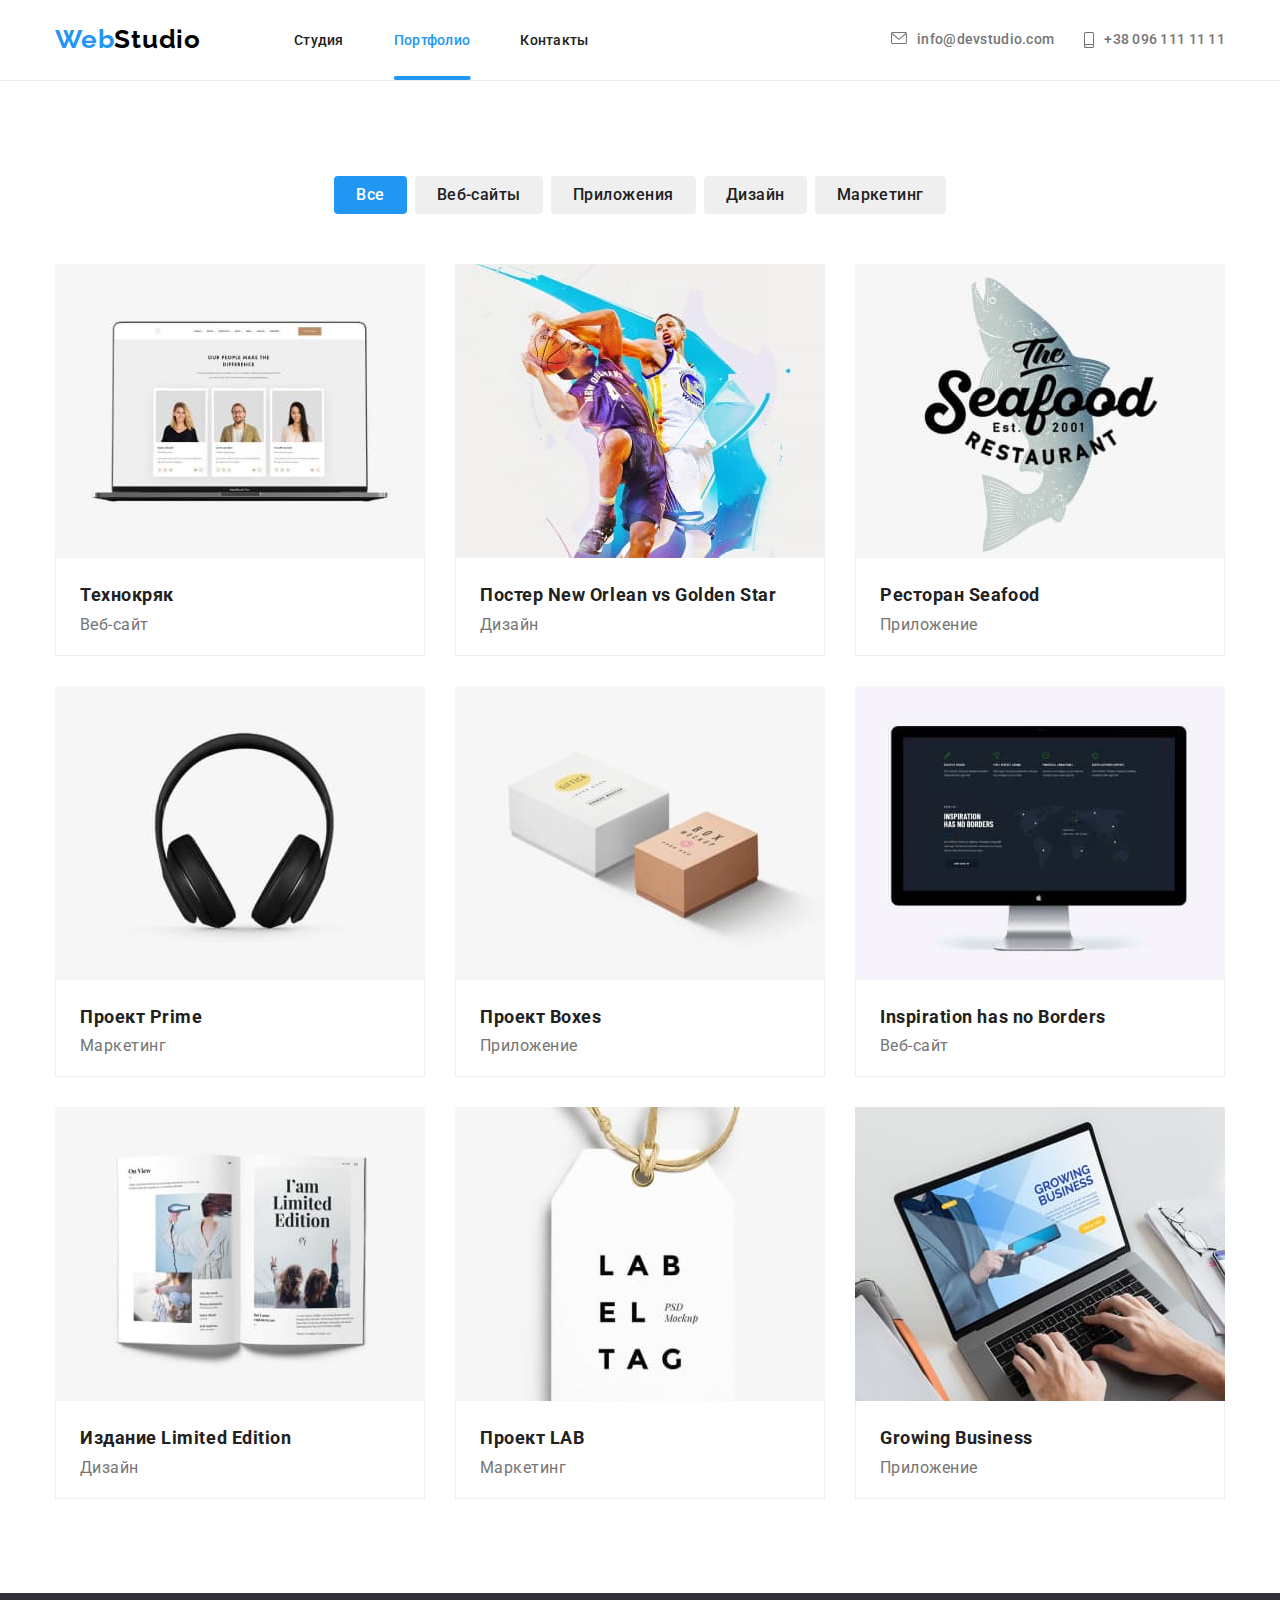
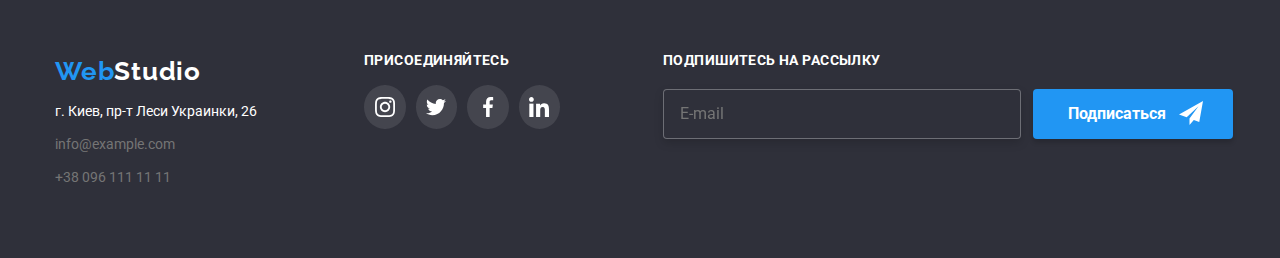
==== commit f53e8636: "BEM" ====
--- a/portfolio.html
+++ b/portfolio.html
@@ -55,7 +55,7 @@
     <main>
       <section class="section portfolio">
         <div class="container">
-          <h1 class="visually-hidden">Портфолио</h1>
+          <h1 class="section__visually-hidden">Портфолио</h1>
           <ul class="filtres">
             <li><button type="button" class="filter-list current">Все</button></li>
             <li><button type="button" class="filter-list">Веб-сайты</button></li>
@@ -239,7 +239,7 @@
         </div>
         <div class="conection">
           <p class="conection-me">Присоединяйтесь</p>
-          <ul class="social-list">
+          <ul class="section__list--footer">
             <li class="social-list-item">
               <a href="" class="social-list-link-footer">
                 <svg class="social-list-icon-svg">
--- a/css/main.min.css
+++ b/css/main.min.css
@@ -1 +1 @@
-:root{--one-text-color: #212121;--two-text-color: #2196f3;--three-text-color: #000000;--four-text-color: #757575;--five-text-color: #ffffff;--six-text-color: #2f303a;--duration-сss-transition: 250ms}.visually-hidden{width:1px;height:1px;padding:0;overflow:hidden;clip:rect(0, 0, 0, 0);white-space:nowrap;border:0}*,*::before,*::after{-webkit-box-sizing:border-box;box-sizing:border-box;margin:0;padding:0}html,body{height:100%}body{line-height:1.5;-webkit-font-smoothing:antialiased;margin:0;font-family:system-ui,-apple-system,"Segoe UI",Roboto,lvetica,Arial,sans-serif,"Apple Color Emoji","Segoe UI Emoji"}img,svg{display:block;max-width:100%}input,button,textarea,select{font:inherit;font-family:inherit;cursor:pointer}p,h1,h2,h3,h4,h5,h6{overflow-wrap:break-word;margin-top:0;margin-bottom:0}a{text-decoration:none}.list{list-style:none}.link{text-decoration:none}ul,ol{margin-top:0;margin-bottom:0;padding-left:0;list-style:none}.container{width:1200px;margin:0 auto;padding:0 15px}body{font-family:"Roboto","sans-serif";color:var(--five-text-color)}.menu-link{position:relative;-webkit-transition-duration:var(--duration-сss-transition);transition-duration:var(--duration-сss-transition);-webkit-transition-timing-function:cubic-bezier(0.4, 0, 0.2, 1);transition-timing-function:cubic-bezier(0.4, 0, 0.2, 1);font-weight:500;font-size:14px;line-height:1.15;letter-spacing:.02em;padding:32px 0;color:var(--one-text-color)}.menu-link:hover,.menu-link:focus,.menu-link:current{color:var(--two-text-color)}.menu-link.current::after{position:absolute;bottom:0;left:50%;-webkit-transform:translateX(-50%);transform:translateX(-50%);content:"";display:block;width:100%;height:4px;border-radius:2px;background-color:var(--two-text-color)}.navigation .current{color:var(--two-text-color)}.navigation,.menu,.list{display:-webkit-box;display:-ms-flexbox;display:flex;-webkit-box-align:center;-ms-flex-align:center;align-items:center;-webkit-box-orient:horizontal;-webkit-box-direction:normal;-ms-flex-direction:row;flex-direction:row}.header{-webkit-box-align:center;-ms-flex-align:center;align-items:center;border-bottom:1px solid #ececec}.page-header-container{display:-webkit-box;display:-ms-flexbox;display:flex}.filter-list.current{background:var(--two-text-color);color:var(--five-text-color)}.logo-span{font-family:"Raleway","sans-serif";font-weight:700;font-size:26px;line-height:1.2;letter-spacing:.03em;color:var(--three-text-color)}.logo{font-family:"Raleway","sans-serif";font-weight:700;font-size:26px;line-height:1.2;letter-spacing:.03em;margin-right:93px;color:var(--two-text-color)}.menu-list:not(:last-child){margin-right:50px;color:var(--four-text-color)}.menu-list-number:not(:last-child){margin-right:30px;color:var(--four-text-color)}.menu-list-number,.menu-list{display:-webkit-box;display:-ms-flexbox;display:flex;-webkit-box-orient:horizontal;-webkit-box-direction:normal;-ms-flex-direction:row;flex-direction:row;-webkit-box-align:center;-ms-flex-align:center;align-items:center}.number-link{display:-webkit-box;display:-ms-flexbox;display:flex;-webkit-box-align:center;-ms-flex-align:center;align-items:center;-webkit-box-pack:end;-ms-flex-pack:end;justify-content:flex-end;margin-left:auto}.icon-mail{fill:currentColor;width:16px;height:12px;margin-right:10px}.icon-mail-phone{fill:currentColor;width:10px;height:16px;margin-right:10px}.link-number:hover,.link-number:focus{-webkit-transition-property:color;transition-property:color;color:var(--two-text-color)}.link-number{-webkit-transition-duration:var(--duration-сss-transition);transition-duration:var(--duration-сss-transition);-webkit-transition-timing-function:cubic-bezier(0.4, 0, 0.2, 1);transition-timing-function:cubic-bezier(0.4, 0, 0.2, 1);padding:32px 0;display:-webkit-box;display:-ms-flexbox;display:flex;-webkit-box-orient:horizontal;-webkit-box-direction:reverse;-ms-flex-direction:row-reverse;flex-direction:row-reverse;font-size:14px;line-height:1.14;letter-spacing:.02em;font-weight:500;margin-left:auto;color:var(--four-text-color)}.link{font-style:normal;color:var(--one-text-color)}.hero{padding:200px 0;background-color:#c4c4c4;background-image:-webkit-gradient(linear, left top, left bottom, from(rgba(47, 48, 58, 0.4)), to(rgba(47, 48, 58, 0.4))),url(../images/font.jpg);background-image:linear-gradient(rgba(47, 48, 58, 0.4), rgba(47, 48, 58, 0.4)),url(../images/font.jpg);background-size:cover}.backdrop{position:absolute;top:0;left:0;width:100%;height:100%;background:rgba(0,0,0,.2)}.backdrop.is-hidden{opacity:0;visibility:hidden;pointer-events:none}.icon-close{position:fixed;top:8px;right:8px;height:30px;width:30px;border-radius:50%;background:var(--five-text-color);border:1px solid rgba(0,0,0,.1);background-image:url(../images/close.svg);background-repeat:no-repeat;background-position:center;background-origin:border-box}.contact-form-my:focus,.coment-texteria:focus,.contact-form-footer:focus{outline:none;border:1px solid #188ce8}.modal-svg{position:absolute;top:45%;left:12px;width:18px;height:18px}.checkbox-label{display:-webkit-box;display:-ms-flexbox;display:flex;-webkit-box-align:center;-ms-flex-align:center;align-items:center;-webkit-box-pack:center;-ms-flex-pack:center;justify-content:center}.checkbox-policy{width:1px;height:1px;padding:0;overflow:hidden;clip:rect(0, 0, 0, 0);white-space:nowrap;border:0}.icon{display:inline-block;width:16px;height:15px;border:2px solid #212121;border-radius:2px;margin-right:7px}.checkbox-policy:checked+.icon{background-color:var(--two-text-color);background-image:url(../images/check-on.svg);background-size:contain;background-repeat:no-repeat;background-origin:border-box;border-color:var(--two-text-color)}.modal{display:block;height:582px;width:528px;background-color:var(--five-text-color);position:absolute;top:50%;left:50%;padding:40px;-webkit-transform:translate(-50%, -50%);transform:translate(-50%, -50%);-webkit-box-shadow:0px 1px 3px rgba(0,0,0,.12),0px 1px 1px rgba(0,0,0,.14),0px 2px 1px rgba(0,0,0,.2);box-shadow:0px 1px 3px rgba(0,0,0,.12),0px 1px 1px rgba(0,0,0,.14),0px 2px 1px rgba(0,0,0,.2);border-radius:4px}.btn-form{-webkit-box-align:center;-ms-flex-align:center;align-items:center;text-align:center;letter-spacing:.06em}.go{width:200px;height:50px;font-weight:700;font-size:16px;line-height:1.87;background:var(--two-text-color);color:var(--five-text-color);border-radius:4px;-webkit-box-shadow:0px 4px 4px rgba(0,0,0,.15);box-shadow:0px 4px 4px rgba(0,0,0,.15);border:0;margin-top:30px}.contact-form-my{-webkit-transition-duration:var(--duration-сss-transition);transition-duration:var(--duration-сss-transition);-webkit-transition-timing-function:cubic-bezier(0.4, 0, 0.2, 1);transition-timing-function:cubic-bezier(0.4, 0, 0.2, 1);width:100%;height:40px;margin-top:4px;margin-bottom:10px;padding-left:40px;border:1px solid rgba(33,33,33,.2);border-radius:4px}.modal-button{-webkit-box-pack:center;-ms-flex-pack:center;justify-content:center;margin-top:30px}.modal-btn:hover{background-color:#188ce8}.contact-form-my:focus+.modal-svg{fill:#188ce8}.text-inputs{font-weight:700;font-size:20px;line-height:1.15;letter-spacing:.03em;color:var(--one-text-color);margin-bottom:12px}.name,.tel,.mail,.coments{position:relative;font-weight:400;font-size:12px;line-height:1.2;letter-spacing:.01em;color:var(--four-text-color)}.coment-texteria{-webkit-transition-duration:var(--duration-сss-transition);transition-duration:var(--duration-сss-transition);-webkit-transition-timing-function:cubic-bezier(0.4, 0, 0.2, 1);transition-timing-function:cubic-bezier(0.4, 0, 0.2, 1);width:100%;height:120px;padding:12px 16px;resize:none;margin-top:4px;margin-bottom:20px;border:1px solid rgba(33,33,33,.2);border-radius:4px}.policy{position:relative;font-size:14px;line-height:2;letter-spacing:.03em;color:var(--four-text-color);text-align:center}.politic{font-size:14px;line-height:2;letter-spacing:.03em;-webkit-text-decoration-line:underline;text-decoration-line:underline;color:var(--two-text-color)}.contact-form{-webkit-box-pack:center;-ms-flex-pack:center;justify-content:center}.motto{font-weight:900;font-size:44px;line-height:1.37;text-align:center;letter-spacing:.06em;text-transform:uppercase;width:696px;color:var(--five-text-color);margin-right:auto;margin-left:auto;margin-bottom:0}.modal-btn{-webkit-transition-duration:var(--duration-сss-transition);transition-duration:var(--duration-сss-transition);-webkit-transition-timing-function:cubic-bezier(0.4, 0, 0.2, 1);transition-timing-function:cubic-bezier(0.4, 0, 0.2, 1);font-weight:700;font-size:16px;line-height:1.85;letter-spacing:.06em;cursor:pointer;font-family:inherit;padding-top:10px;padding-bottom:10px;padding-left:32px;padding-right:32px;border-radius:4px;color:var(--five-text-color);background:var(--two-text-color);display:block;margin:0 auto}.media-list{font-size:16px;line-height:1.18;letter-spacing:.03em;color:var(--four-text-color)}.advantage-comands{font-weight:500;font-size:16px;line-height:1.18;letter-spacing:.03em;margin-bottom:10px;color:var(--one-text-color)}.advantage-two{font-weight:700;font-size:18px;line-height:1.87;letter-spacing:.03em;color:var(--one-text-color);margin-bottom:4px}.media-list-me{font-size:14px;line-height:2;letter-spacing:.03em;color:var(--four-text-color)}.social-list{display:-webkit-box;display:-ms-flexbox;display:flex;margin-top:16px;-webkit-box-pack:center;-ms-flex-pack:center;justify-content:center}.social-list-spisok{display:-webkit-box;display:-ms-flexbox;display:flex;-webkit-box-pack:center;-ms-flex-pack:center;justify-content:center}.social-list-link{color:#afb1b8;display:-webkit-box;display:-ms-flexbox;display:flex;-webkit-box-pack:center;-ms-flex-pack:center;justify-content:center;-webkit-box-align:center;-ms-flex-align:center;align-items:center;height:100%;width:100%;border-radius:50%;-webkit-transition-duration:var(--duration-сss-transition);transition-duration:var(--duration-сss-transition);-webkit-transition-timing-function:cubic-bezier(0.4, 0, 0.2, 1);transition-timing-function:cubic-bezier(0.4, 0, 0.2, 1)}.social-list-link-two{color:#afb1b8;display:-webkit-box;display:-ms-flexbox;display:flex;-webkit-box-pack:center;-ms-flex-pack:center;justify-content:center;-webkit-box-align:center;-ms-flex-align:center;align-items:center;height:100%;width:100%;-webkit-transition-duration:var(--duration-сss-transition);transition-duration:var(--duration-сss-transition);-webkit-transition-timing-function:cubic-bezier(0.4, 0, 0.2, 1);transition-timing-function:cubic-bezier(0.4, 0, 0.2, 1)}.social-list-link-one{color:#afb1b8;display:-webkit-box;display:-ms-flexbox;display:flex;-webkit-box-pack:center;-ms-flex-pack:center;justify-content:center;-webkit-box-align:center;-ms-flex-align:center;align-items:center;height:100%;width:100%;-webkit-transition-duration:var(--duration-сss-transition);transition-duration:var(--duration-сss-transition);-webkit-transition-timing-function:cubic-bezier(0.4, 0, 0.2, 1);transition-timing-function:cubic-bezier(0.4, 0, 0.2, 1)}.social-list-item{width:44px;height:44px;margin-right:10px}.social-list-item-svg{width:170px;height:92px;margin-right:30px;border:1px solid #afb1b8;border-radius:4px}.social-list-link-two:focus,.social-list-link-two:hover{color:var(--two-text-color);border:1px solid var(--two-text-color);border-radius:4px}.social-list-icon-svg{fill:currentColor;width:20px;height:20px}.social-list-icon-svg-two{-webkit-transition-duration:var(--duration-сss-transition);transition-duration:var(--duration-сss-transition);-webkit-transition-timing-function:cubic-bezier(0.4, 0, 0.2, 1);transition-timing-function:cubic-bezier(0.4, 0, 0.2, 1);fill:currentColor;width:106px;height:60px}.svg-list{width:100%;height:120px;border-radius:4px;background-color:#f5f4fa;margin-bottom:30px}.social-list-svg{width:70px;height:70px}.social-list-link:hover,.social-list-link:focus{background-color:var(--two-text-color);color:var(--five-text-color)}.container-footer{background-color:var(--six-text-color);display:-webkit-box;display:-ms-flexbox;display:flex;-webkit-box-orient:horizontal;-webkit-box-direction:normal;-ms-flex-direction:row;flex-direction:row}.conection-footer{margin-right:70px}.list-container{display:block;-webkit-box-orient:vertical;-webkit-box-direction:normal;-ms-flex-direction:column;flex-direction:column}.suptitle{font-weight:700;font-size:36px;line-height:1.17;text-align:center;letter-spacing:.03em;margin-bottom:50px;color:var(--one-text-color)}.title-product{display:inline-block;position:absolute;width:370px;height:70px;background:rgba(47,48,58,.8);bottom:0}.label{font-weight:700;font-size:14px;line-height:1.14;text-align:center;letter-spacing:.03em;text-transform:uppercase;color:var(--five-text-color);padding-top:27px;padding-bottom:27px}.section{padding:94px 0}.my-work{padding-top:0px}.my-comands{background-color:#f5f4fa}.advantage{font-weight:700;font-size:14px;line-height:1.18;letter-spacing:.03em;text-transform:uppercase;margin-bottom:10px;color:var(--one-text-color)}.filter-list{font-weight:500;font-size:16px;line-height:1.62;letter-spacing:.03em;color:var(--one-text-color);padding:6px 22px;border:none;border-radius:4px;-webkit-transition-duration:var(--duration-сss-transition);transition-duration:var(--duration-сss-transition);-webkit-transition-timing-function:cubic-bezier(0.4, 0, 0.2, 1);transition-timing-function:cubic-bezier(0.4, 0, 0.2, 1)}.filtres{display:-webkit-box;display:-ms-flexbox;display:flex;margin-bottom:50px;-webkit-box-pack:center;-ms-flex-pack:center;justify-content:center}.portfolio .filtres li:not(:last-child){margin-right:8px}.filter-list:focus,.filter-list:hover{background:var(--two-text-color);color:var(--five-text-color);-webkit-box-shadow:0px 3px 1px rgba(0,0,0,.1),0px 1px 2px rgba(0,0,0,.08),0px 2px 2px rgba(0,0,0,.12);box-shadow:0px 3px 1px rgba(0,0,0,.1),0px 1px 2px rgba(0,0,0,.08),0px 2px 2px rgba(0,0,0,.12)}.list{display:-webkit-box;display:-ms-flexbox;display:flex;-webkit-box-pack:justify;-ms-flex-pack:justify;justify-content:space-between;position:relative}.list-comand{display:-webkit-box;display:-ms-flexbox;display:flex;-webkit-box-pack:justify;-ms-flex-pack:justify;justify-content:space-between}.list-portfolio{display:-webkit-box;display:-ms-flexbox;display:flex;-ms-flex-wrap:wrap;flex-wrap:wrap;list-style:none;margin-left:-30px;margin-top:-30px}.advantage-list{width:270px}.subscribe-card{padding-left:24px;padding-right:24px;padding-top:20px;padding-bottom:20px;border-left:1px solid #eee;border-right:1px solid #eee;border-bottom:1px solid #eee}.crew-info{text-align:center;padding:30px 0}.crew-info-li{background-color:var(--five-text-color);-webkit-box-shadow:0px 1px 3px rgba(0,0,0,.12),0px 1px 1px rgba(0,0,0,.14),0px 2px 1px rgba(0,0,0,.2);box-shadow:0px 1px 3px rgba(0,0,0,.12),0px 1px 1px rgba(0,0,0,.14),0px 2px 1px rgba(0,0,0,.2);border-radius:0px 0px 4px 4px}.color-footer .logo{margin-bottom:20px}.adress{font-style:normal;font-size:14px;line-height:1.71;color:var(--five-text-color);margin-bottom:9px}.logo-span-footer{font-family:"Raleway","sans-serif";font-weight:700;font-size:26px;line-height:1.42;letter-spacing:.03em;color:var(--five-text-color)}.list-portfolio .example{-ms-flex-preferred-size:calc(33.3333333333% - 30px);flex-basis:calc(33.3333333333% - 30px);margin-left:30px;margin-top:30px;-webkit-transition-duration:var(--duration-сss-transition);transition-duration:var(--duration-сss-transition);-webkit-transition-timing-function:cubic-bezier(0.4, 0, 0.2, 1);transition-timing-function:cubic-bezier(0.4, 0, 0.2, 1)}.example:focus,.example:hover{-webkit-box-shadow:0px 1px 1px rgba(0,0,0,.12),0px 4px 4px rgba(0,0,0,.06),1px 4px 6px rgba(0,0,0,.16);box-shadow:0px 1px 1px rgba(0,0,0,.12),0px 4px 4px rgba(0,0,0,.06),1px 4px 6px rgba(0,0,0,.16)}.box-overlay{position:relative;overflow:hidden}.exemple-link{-webkit-transition-duration:var(--duration-сss-transition);transition-duration:var(--duration-сss-transition);-webkit-transition-timing-function:cubic-bezier(0.4, 0, 0.2, 1);transition-timing-function:cubic-bezier(0.4, 0, 0.2, 1);display:block;text-decoration:none;-webkit-transition:-webkit-box-shadow var(--duration-сss-transition) cubic-bezier(0.4, 0, 0.2, 1);transition:-webkit-box-shadow var(--duration-сss-transition) cubic-bezier(0.4, 0, 0.2, 1);transition:box-shadow var(--duration-сss-transition) cubic-bezier(0.4, 0, 0.2, 1);transition:box-shadow var(--duration-сss-transition) cubic-bezier(0.4, 0, 0.2, 1), -webkit-box-shadow var(--duration-сss-transition) cubic-bezier(0.4, 0, 0.2, 1)}.exemple-link:hover,.exemple-link:focus{-webkit-box-shadow:0px 1px 1px rgba(0,0,0,.12),0px 4px 4px rgba(0,0,0,.06),1px 4px 6px rgba(0,0,0,.16);box-shadow:0px 1px 1px rgba(0,0,0,.12),0px 4px 4px rgba(0,0,0,.06),1px 4px 6px rgba(0,0,0,.16)}.exemple-link:hover .box-content{-webkit-transform:translateY(0%);transform:translateY(0%)}.box-content{position:absolute;top:0;left:0;-webkit-transform:translateY(100%);transform:translateY(100%);-webkit-transition:-webkit-transform var(--duration-сss-transition) cubic-bezier(0.4, 0, 0.2, 1);transition:-webkit-transform var(--duration-сss-transition) cubic-bezier(0.4, 0, 0.2, 1);transition:transform var(--duration-сss-transition) cubic-bezier(0.4, 0, 0.2, 1);transition:transform var(--duration-сss-transition) cubic-bezier(0.4, 0, 0.2, 1), -webkit-transform var(--duration-сss-transition) cubic-bezier(0.4, 0, 0.2, 1);width:370px;padding:63px 24px;background-color:rgba(33,150,243,.9);font-weight:400;font-size:18px;line-height:1.56;letter-spacing:.03em;color:var(--five-text-color)}.color-footer{background:#2f303a;padding:60px 0}.contact-number{color:var(--four-text-color);font-size:14px;line-height:1.5}.contact-list{margin-bottom:9px;margin-top:9px}.conection-me{font-weight:700;font-size:14px;line-height:1.14;letter-spacing:.03em;text-transform:uppercase;color:var(--five-text-color)}.conection{width:206px}.social-list-link-footer{color:var(--five-text-color);background-color:rgba(255,255,255,.1);display:-webkit-box;display:-ms-flexbox;display:flex;-webkit-box-pack:center;-ms-flex-pack:center;justify-content:center;-webkit-box-align:center;-ms-flex-align:center;align-items:center;height:100%;width:100%;border-radius:50%;-webkit-transition-duration:var(--duration-сss-transition);transition-duration:var(--duration-сss-transition);-webkit-transition-timing-function:cubic-bezier(0.4, 0, 0.2, 1);transition-timing-function:cubic-bezier(0.4, 0, 0.2, 1)}.social-list-link-footer:hover,.social-list-link-footer:focus{background-color:var(--two-text-color);color:var(--five-text-color)}.margin-stop{margin-right:0px}.email-input{margin-left:93px}.email-input-text{font-weight:700;font-size:14px;line-height:1.14;letter-spacing:.03em;text-transform:uppercase;color:var(--five-text-color)}.contact-form-footer{-webkit-transition-duration:var(--duration-сss-transition);transition-duration:var(--duration-сss-transition);-webkit-transition-timing-function:cubic-bezier(0.4, 0, 0.2, 1);transition-timing-function:cubic-bezier(0.4, 0, 0.2, 1);width:358px;height:50px;border:1px solid rgba(255,255,255,.3);-webkit-filter:drop-shadow(0px 4px 4px rgba(0, 0, 0, 0.15));filter:drop-shadow(0px 4px 4px rgba(0, 0, 0, 0.15));border-radius:4px;background-color:var(--six-text-color);color:var(--five-text-color);padding-left:16px;margin-right:12px}.email-input-flex{display:-webkit-box;display:-ms-flexbox;display:flex;-webkit-box-align:center;-ms-flex-align:center;align-items:center;margin-top:20px}.go-footer{width:200px;height:50px;font-weight:700;font-size:16px;line-height:1.87;background:var(--two-text-color);color:var(--five-text-color);border-radius:4px;-webkit-box-shadow:0px 4px 4px rgba(0,0,0,.15);box-shadow:0px 4px 4px rgba(0,0,0,.15);border:0;padding-left:29px;padding-right:62px;padding-top:10px;padding-bottom:10px}.go-footer-send{position:relative}.send{position:absolute;height:24px;width:24px;right:15%;top:25%}/*# sourceMappingURL=main.min.css.map */+:root{--one-text-color: #212121;--two-text-color: #2196f3;--three-text-color: #000000;--four-text-color: #757575;--five-text-color: #ffffff;--six-text-color: #2f303a;--duration-сss-transition: 250ms}.section__visually-hidden{width:1px;height:1px;padding:0;overflow:hidden;clip:rect(0, 0, 0, 0);white-space:nowrap;border:0}*,*::before,*::after{-webkit-box-sizing:border-box;box-sizing:border-box;margin:0;padding:0}html,body{height:100%}body{line-height:1.5;-webkit-font-smoothing:antialiased;margin:0;font-family:system-ui,-apple-system,"Segoe UI",Roboto,lvetica,Arial,sans-serif,"Apple Color Emoji","Segoe UI Emoji"}img,svg{display:block;max-width:100%}input,button,textarea,select{font:inherit;font-family:inherit;cursor:pointer}p,h1,h2,h3,h4,h5,h6{overflow-wrap:break-word;margin-top:0;margin-bottom:0}a{text-decoration:none}.list{list-style:none}.link{text-decoration:none}ul,ol{margin-top:0;margin-bottom:0;padding-left:0;list-style:none}.container{width:1200px;margin:0 auto;padding:0 15px}body{font-family:"Roboto","sans-serif";color:var(--five-text-color)}.section__container{width:1200px;margin:0 auto;padding:0 15px}.menu-link{position:relative;-webkit-transition-duration:var(--duration-сss-transition);transition-duration:var(--duration-сss-transition);-webkit-transition-timing-function:cubic-bezier(0.4, 0, 0.2, 1);transition-timing-function:cubic-bezier(0.4, 0, 0.2, 1);font-weight:500;font-size:14px;line-height:1.15;letter-spacing:.02em;padding:32px 0;color:var(--one-text-color)}.menu-linkhover,.menu-linkfocus,.menu-linkcurrent{color:var(--two-text-color)}.menu-link.current::after{position:absolute;bottom:0;left:50%;-webkit-transform:translateX(-50%);transform:translateX(-50%);content:"";display:block;width:100%;height:4px;border-radius:2px;background-color:var(--two-text-color)}.navigation .current{color:var(--two-text-color)}.navigation,.menu,.list{display:-webkit-box;display:-ms-flexbox;display:flex;-webkit-box-align:center;-ms-flex-align:center;align-items:center;-webkit-box-orient:horizontal;-webkit-box-direction:normal;-ms-flex-direction:row;flex-direction:row}.header{-webkit-box-align:center;-ms-flex-align:center;align-items:center;border-bottom:1px solid #ececec}.page-header-container{display:-webkit-box;display:-ms-flexbox;display:flex}.filter-list.current{background:var(--two-text-color);color:var(--five-text-color)}.logo-span{font-family:"Raleway","sans-serif";font-weight:700;font-size:26px;line-height:1.2;letter-spacing:.03em;color:var(--three-text-color)}.logo{font-family:"Raleway","sans-serif";font-weight:700;font-size:26px;line-height:1.2;letter-spacing:.03em;margin-right:93px;color:var(--two-text-color)}.menu-list:not(:last-child){margin-right:50px;color:var(--four-text-color)}.menu-list-number:not(:last-child){margin-right:30px;color:var(--four-text-color)}.menu-list-number,.menu-list{display:-webkit-box;display:-ms-flexbox;display:flex;-webkit-box-orient:horizontal;-webkit-box-direction:normal;-ms-flex-direction:row;flex-direction:row;-webkit-box-align:center;-ms-flex-align:center;align-items:center}.number-link{display:-webkit-box;display:-ms-flexbox;display:flex;-webkit-box-align:center;-ms-flex-align:center;align-items:center;-webkit-box-pack:end;-ms-flex-pack:end;justify-content:flex-end;margin-left:auto}.icon-mail{fill:currentColor;width:16px;height:12px;margin-right:10px}.icon-mail-phone{fill:currentColor;width:10px;height:16px;margin-right:10px}.link-number:hover,.link-number:focus{-webkit-transition-property:color;transition-property:color;color:var(--two-text-color)}.link-number{-webkit-transition-duration:var(--duration-сss-transition);transition-duration:var(--duration-сss-transition);-webkit-transition-timing-function:cubic-bezier(0.4, 0, 0.2, 1);transition-timing-function:cubic-bezier(0.4, 0, 0.2, 1);padding:32px 0;display:-webkit-box;display:-ms-flexbox;display:flex;-webkit-box-orient:horizontal;-webkit-box-direction:reverse;-ms-flex-direction:row-reverse;flex-direction:row-reverse;font-size:14px;line-height:1.14;letter-spacing:.02em;font-weight:500;margin-left:auto;color:var(--four-text-color)}.link{font-style:normal;color:var(--one-text-color)}.hero{padding:200px 0;background-color:#c4c4c4;background-image:-webkit-gradient(linear, left top, left bottom, from(rgba(47, 48, 58, 0.4)), to(rgba(47, 48, 58, 0.4))),url(../images/font.jpg);background-image:linear-gradient(rgba(47, 48, 58, 0.4), rgba(47, 48, 58, 0.4)),url(../images/font.jpg);background-size:cover}.backdrop{position:absolute;top:0;left:0;width:100%;height:100%;background:rgba(0,0,0,.2)}.backdrop.is-hidden{opacity:0;visibility:hidden;pointer-events:none}.icon-close{position:fixed;top:8px;right:8px;height:30px;width:30px;border-radius:50%;background:var(--five-text-color);border:1px solid rgba(0,0,0,.1);background-image:url(../images/close.svg);background-repeat:no-repeat;background-position:center;background-origin:border-box}.contact-form-my:focus,.coment-texteria:focus,.contact-form-footer:focus{outline:none;border:1px solid #188ce8}.modal-svg{position:absolute;top:45%;left:12px;width:18px;height:18px}.checkbox-label{display:-webkit-box;display:-ms-flexbox;display:flex;-webkit-box-align:center;-ms-flex-align:center;align-items:center;-webkit-box-pack:center;-ms-flex-pack:center;justify-content:center}.checkbox-policy{width:1px;height:1px;padding:0;overflow:hidden;clip:rect(0, 0, 0, 0);white-space:nowrap;border:0}.icon{display:inline-block;width:16px;height:15px;border:2px solid #212121;border-radius:2px;margin-right:7px}.checkbox-policy:checked+.icon{background-color:var(--two-text-color);background-image:url(../images/check-on.svg);background-size:contain;background-repeat:no-repeat;background-origin:border-box;border-color:var(--two-text-color)}.modal{display:block;height:582px;width:528px;background-color:var(--five-text-color);position:absolute;top:50%;left:50%;padding:40px;-webkit-transform:translate(-50%, -50%);transform:translate(-50%, -50%);-webkit-box-shadow:0px 1px 3px rgba(0,0,0,.12),0px 1px 1px rgba(0,0,0,.14),0px 2px 1px rgba(0,0,0,.2);box-shadow:0px 1px 3px rgba(0,0,0,.12),0px 1px 1px rgba(0,0,0,.14),0px 2px 1px rgba(0,0,0,.2);border-radius:4px}.btn-form{-webkit-box-align:center;-ms-flex-align:center;align-items:center;text-align:center;letter-spacing:.06em}.go{width:200px;height:50px;font-weight:700;font-size:16px;line-height:1.87;background:var(--two-text-color);color:var(--five-text-color);border-radius:4px;-webkit-box-shadow:0px 4px 4px rgba(0,0,0,.15);box-shadow:0px 4px 4px rgba(0,0,0,.15);border:0;margin-top:30px}.contact-form-my{-webkit-transition-duration:var(--duration-сss-transition);transition-duration:var(--duration-сss-transition);-webkit-transition-timing-function:cubic-bezier(0.4, 0, 0.2, 1);transition-timing-function:cubic-bezier(0.4, 0, 0.2, 1);width:100%;height:40px;margin-top:4px;margin-bottom:10px;padding-left:40px;border:1px solid rgba(33,33,33,.2);border-radius:4px}.hero__motto{font-weight:900;font-size:44px;line-height:1.37;text-align:center;letter-spacing:.06em;text-transform:uppercase;width:696px;color:var(--five-text-color);margin-right:auto;margin-left:auto;margin-bottom:0}.hero__modal--btn{-webkit-transition-duration:var(--duration-сss-transition);transition-duration:var(--duration-сss-transition);-webkit-transition-timing-function:cubic-bezier(0.4, 0, 0.2, 1);transition-timing-function:cubic-bezier(0.4, 0, 0.2, 1);font-weight:700;font-size:16px;line-height:1.85;letter-spacing:.06em;cursor:pointer;font-family:inherit;padding-top:10px;padding-bottom:10px;padding-left:32px;padding-right:32px;border-radius:4px;color:var(--five-text-color);background:var(--two-text-color);display:block;margin:0 auto}.hero__modal--btn:hover{background-color:#188ce8}.hero__button{-webkit-box-pack:center;-ms-flex-pack:center;justify-content:center;margin-top:30px}.contact-form-my:focus+.modal-svg{fill:#188ce8}.text-inputs{font-weight:700;font-size:20px;line-height:1.15;letter-spacing:.03em;color:var(--one-text-color);margin-bottom:12px}.name,.tel,.mail,.coments{position:relative;font-weight:400;font-size:12px;line-height:1.2;letter-spacing:.01em;color:var(--four-text-color)}.coment-texteria{-webkit-transition-duration:var(--duration-сss-transition);transition-duration:var(--duration-сss-transition);-webkit-transition-timing-function:cubic-bezier(0.4, 0, 0.2, 1);transition-timing-function:cubic-bezier(0.4, 0, 0.2, 1);width:100%;height:120px;padding:12px 16px;resize:none;margin-top:4px;margin-bottom:20px;border:1px solid rgba(33,33,33,.2);border-radius:4px}.policy{position:relative;font-size:14px;line-height:2;letter-spacing:.03em;color:var(--four-text-color);text-align:center}.politic{font-size:14px;line-height:2;letter-spacing:.03em;-webkit-text-decoration-line:underline;text-decoration-line:underline;color:var(--two-text-color)}.contact-form{-webkit-box-pack:center;-ms-flex-pack:center;justify-content:center}.media-list{font-size:16px;line-height:1.18;letter-spacing:.03em;color:var(--four-text-color)}.media-list-me{font-size:14px;line-height:2;letter-spacing:.03em;color:var(--four-text-color)}.section__list--social{display:-webkit-box;display:-ms-flexbox;display:flex;margin-top:16px;-webkit-box-pack:center;-ms-flex-pack:center;justify-content:center}.section__list--footer{display:-webkit-box;display:-ms-flexbox;display:flex;margin-top:16px;-webkit-box-pack:center;-ms-flex-pack:center;justify-content:center}.social-list-spisok{display:-webkit-box;display:-ms-flexbox;display:flex;-webkit-box-pack:center;-ms-flex-pack:center;justify-content:center}.social-list-link{color:#afb1b8;display:-webkit-box;display:-ms-flexbox;display:flex;-webkit-box-pack:center;-ms-flex-pack:center;justify-content:center;-webkit-box-align:center;-ms-flex-align:center;align-items:center;height:100%;width:100%;border-radius:50%;-webkit-transition-duration:var(--duration-сss-transition);transition-duration:var(--duration-сss-transition);-webkit-transition-timing-function:cubic-bezier(0.4, 0, 0.2, 1);transition-timing-function:cubic-bezier(0.4, 0, 0.2, 1)}.social-list-link:hover,.social-list-link:focus{background-color:var(--two-text-color);color:var(--five-text-color)}.social-list-link-two{color:#afb1b8;display:-webkit-box;display:-ms-flexbox;display:flex;-webkit-box-pack:center;-ms-flex-pack:center;justify-content:center;-webkit-box-align:center;-ms-flex-align:center;align-items:center;height:100%;width:100%;-webkit-transition-duration:var(--duration-сss-transition);transition-duration:var(--duration-сss-transition);-webkit-transition-timing-function:cubic-bezier(0.4, 0, 0.2, 1);transition-timing-function:cubic-bezier(0.4, 0, 0.2, 1)}.social-list-link-two:focus,.social-list-link-two:hover{color:var(--two-text-color);border:1px solid var(--two-text-color);border-radius:4px}.social-list-link-one{color:#afb1b8;display:-webkit-box;display:-ms-flexbox;display:flex;-webkit-box-pack:center;-ms-flex-pack:center;justify-content:center;-webkit-box-align:center;-ms-flex-align:center;align-items:center;height:100%;width:100%;-webkit-transition-duration:var(--duration-сss-transition);transition-duration:var(--duration-сss-transition);-webkit-transition-timing-function:cubic-bezier(0.4, 0, 0.2, 1);transition-timing-function:cubic-bezier(0.4, 0, 0.2, 1)}.social-list-item{width:44px;height:44px;margin-right:10px}.social-list-item-svg{width:170px;height:92px;margin-right:30px;border:1px solid #afb1b8;border-radius:4px}.social-list-icon-svg{fill:currentColor;width:20px;height:20px}.social-list-icon-svg-two{-webkit-transition-duration:var(--duration-сss-transition);transition-duration:var(--duration-сss-transition);-webkit-transition-timing-function:cubic-bezier(0.4, 0, 0.2, 1);transition-timing-function:cubic-bezier(0.4, 0, 0.2, 1);fill:currentColor;width:106px;height:60px}.svg-list{width:100%;height:120px;border-radius:4px;background-color:#f5f4fa;margin-bottom:30px}.social-list-svg{width:70px;height:70px}.suptitle{font-weight:700;font-size:36px;line-height:1.17;text-align:center;letter-spacing:.03em;margin-bottom:50px;color:var(--one-text-color)}.section__suptitle{font-weight:700;font-size:36px;line-height:1.17;text-align:center;letter-spacing:.03em;margin-bottom:50px;color:var(--one-text-color)}.title-product{display:inline-block;position:absolute;width:370px;height:70px;background:rgba(47,48,58,.8);bottom:0}.label{font-weight:700;font-size:14px;line-height:1.14;text-align:center;letter-spacing:.03em;text-transform:uppercase;color:var(--five-text-color);padding-top:27px;padding-bottom:27px}.section{padding:94px 0}.my-work{padding-top:0px}.my-comands{background-color:#f5f4fa}.advantage{font-weight:700;font-size:14px;line-height:1.18;letter-spacing:.03em;text-transform:uppercase;margin-bottom:10px;color:var(--one-text-color)}.advantage-comands{font-weight:500;font-size:16px;line-height:1.18;letter-spacing:.03em;margin-bottom:10px;color:var(--one-text-color)}.advantage-two{font-weight:700;font-size:18px;line-height:1.87;letter-spacing:.03em;color:var(--one-text-color);margin-bottom:4px}.filter-list{font-weight:500;font-size:16px;line-height:1.62;letter-spacing:.03em;color:var(--one-text-color);padding:6px 22px;border:none;border-radius:4px;-webkit-transition-duration:var(--duration-сss-transition);transition-duration:var(--duration-сss-transition);-webkit-transition-timing-function:cubic-bezier(0.4, 0, 0.2, 1);transition-timing-function:cubic-bezier(0.4, 0, 0.2, 1)}.filter-list:focus,.filter-list:hover{background:var(--two-text-color);color:var(--five-text-color);-webkit-box-shadow:0px 3px 1px rgba(0,0,0,.1),0px 1px 2px rgba(0,0,0,.08),0px 2px 2px rgba(0,0,0,.12);box-shadow:0px 3px 1px rgba(0,0,0,.1),0px 1px 2px rgba(0,0,0,.08),0px 2px 2px rgba(0,0,0,.12)}.filtres{display:-webkit-box;display:-ms-flexbox;display:flex;margin-bottom:50px;-webkit-box-pack:center;-ms-flex-pack:center;justify-content:center}.portfolio .filtres li:not(:last-child){margin-right:8px}.list{display:-webkit-box;display:-ms-flexbox;display:flex;-webkit-box-pack:justify;-ms-flex-pack:justify;justify-content:space-between;position:relative}.section__list{display:-webkit-box;display:-ms-flexbox;display:flex;-webkit-box-pack:justify;-ms-flex-pack:justify;justify-content:space-between}.list-portfolio{display:-webkit-box;display:-ms-flexbox;display:flex;-ms-flex-wrap:wrap;flex-wrap:wrap;list-style:none;margin-left:-30px;margin-top:-30px}.advantage-list{width:270px}.subscribe-card{padding-left:24px;padding-right:24px;padding-top:20px;padding-bottom:20px;border-left:1px solid #eee;border-right:1px solid #eee;border-bottom:1px solid #eee}.crew-info{text-align:center;padding:30px 0}.section__list--crew{background-color:var(--five-text-color);-webkit-box-shadow:0px 1px 3px rgba(0,0,0,.12),0px 1px 1px rgba(0,0,0,.14),0px 2px 1px rgba(0,0,0,.2);box-shadow:0px 1px 3px rgba(0,0,0,.12),0px 1px 1px rgba(0,0,0,.14),0px 2px 1px rgba(0,0,0,.2);border-radius:0px 0px 4px 4px}.color-footer .logo{margin-bottom:20px}.adress{font-style:normal;font-size:14px;line-height:1.71;color:var(--five-text-color);margin-bottom:9px}.logo-span-footer{font-family:"Raleway","sans-serif";font-weight:700;font-size:26px;line-height:1.42;letter-spacing:.03em;color:var(--five-text-color)}.list-portfolio .example{-ms-flex-preferred-size:calc(33.3333333333% - 30px);flex-basis:calc(33.3333333333% - 30px);margin-left:30px;margin-top:30px;-webkit-transition-duration:var(--duration-сss-transition);transition-duration:var(--duration-сss-transition);-webkit-transition-timing-function:cubic-bezier(0.4, 0, 0.2, 1);transition-timing-function:cubic-bezier(0.4, 0, 0.2, 1)}.example:focus,.example:hover{-webkit-box-shadow:0px 1px 1px rgba(0,0,0,.12),0px 4px 4px rgba(0,0,0,.06),1px 4px 6px rgba(0,0,0,.16);box-shadow:0px 1px 1px rgba(0,0,0,.12),0px 4px 4px rgba(0,0,0,.06),1px 4px 6px rgba(0,0,0,.16)}.box-overlay{position:relative;overflow:hidden}.exemple-link{-webkit-transition-duration:var(--duration-сss-transition);transition-duration:var(--duration-сss-transition);-webkit-transition-timing-function:cubic-bezier(0.4, 0, 0.2, 1);transition-timing-function:cubic-bezier(0.4, 0, 0.2, 1);display:block;text-decoration:none;-webkit-transition:-webkit-box-shadow var(--duration-сss-transition) cubic-bezier(0.4, 0, 0.2, 1);transition:-webkit-box-shadow var(--duration-сss-transition) cubic-bezier(0.4, 0, 0.2, 1);transition:box-shadow var(--duration-сss-transition) cubic-bezier(0.4, 0, 0.2, 1);transition:box-shadow var(--duration-сss-transition) cubic-bezier(0.4, 0, 0.2, 1), -webkit-box-shadow var(--duration-сss-transition) cubic-bezier(0.4, 0, 0.2, 1)}.exemple-link:hover,.exemple-link:focus{-webkit-box-shadow:0px 1px 1px rgba(0,0,0,.12),0px 4px 4px rgba(0,0,0,.06),1px 4px 6px rgba(0,0,0,.16);box-shadow:0px 1px 1px rgba(0,0,0,.12),0px 4px 4px rgba(0,0,0,.06),1px 4px 6px rgba(0,0,0,.16)}.box-content{position:absolute;top:0;left:0;-webkit-transform:translateY(100%);transform:translateY(100%);-webkit-transition:-webkit-transform var(--duration-сss-transition) cubic-bezier(0.4, 0, 0.2, 1);transition:-webkit-transform var(--duration-сss-transition) cubic-bezier(0.4, 0, 0.2, 1);transition:transform var(--duration-сss-transition) cubic-bezier(0.4, 0, 0.2, 1);transition:transform var(--duration-сss-transition) cubic-bezier(0.4, 0, 0.2, 1), -webkit-transform var(--duration-сss-transition) cubic-bezier(0.4, 0, 0.2, 1);width:370px;padding:63px 24px;background-color:rgba(33,150,243,.9);font-weight:400;font-size:18px;line-height:1.56;letter-spacing:.03em;color:var(--five-text-color)}.exemple-link:hover .box-content{-webkit-transform:translateY(0%);transform:translateY(0%)}.container-footer{background-color:var(--six-text-color);display:-webkit-box;display:-ms-flexbox;display:flex;-webkit-box-orient:horizontal;-webkit-box-direction:normal;-ms-flex-direction:row;flex-direction:row}.conection-footer{margin-right:70px}.list-container{display:block;-webkit-box-orient:vertical;-webkit-box-direction:normal;-ms-flex-direction:column;flex-direction:column}.color-footer{background:#2f303a;padding:60px 0}.contact-number{color:var(--four-text-color);font-size:14px;line-height:1.5}.contact-list{margin-bottom:9px;margin-top:9px}.conection-me{font-weight:700;font-size:14px;line-height:1.14;letter-spacing:.03em;text-transform:uppercase;color:var(--five-text-color)}.conection{width:206px}.social-list-link-footer{color:var(--five-text-color);background-color:rgba(255,255,255,.1);display:-webkit-box;display:-ms-flexbox;display:flex;-webkit-box-pack:center;-ms-flex-pack:center;justify-content:center;-webkit-box-align:center;-ms-flex-align:center;align-items:center;height:100%;width:100%;border-radius:50%;-webkit-transition-duration:var(--duration-сss-transition);transition-duration:var(--duration-сss-transition);-webkit-transition-timing-function:cubic-bezier(0.4, 0, 0.2, 1);transition-timing-function:cubic-bezier(0.4, 0, 0.2, 1)}.social-list-link-footer:hover,.social-list-link-footer:focus{background-color:var(--two-text-color);color:var(--five-text-color)}.margin-stop{margin-right:0px}.email-input{margin-left:93px}.email-input-text{font-weight:700;font-size:14px;line-height:1.14;letter-spacing:.03em;text-transform:uppercase;color:var(--five-text-color)}.contact-form-footer{-webkit-transition-duration:var(--duration-сss-transition);transition-duration:var(--duration-сss-transition);-webkit-transition-timing-function:cubic-bezier(0.4, 0, 0.2, 1);transition-timing-function:cubic-bezier(0.4, 0, 0.2, 1);width:358px;height:50px;border:1px solid rgba(255,255,255,.3);-webkit-filter:drop-shadow(0px 4px 4px rgba(0, 0, 0, 0.15));filter:drop-shadow(0px 4px 4px rgba(0, 0, 0, 0.15));border-radius:4px;background-color:var(--six-text-color);color:var(--five-text-color);padding-left:16px;margin-right:12px}.email-input-flex{display:-webkit-box;display:-ms-flexbox;display:flex;-webkit-box-align:center;-ms-flex-align:center;align-items:center;margin-top:20px}.go-footer{width:200px;height:50px;font-weight:700;font-size:16px;line-height:1.87;background:var(--two-text-color);color:var(--five-text-color);border-radius:4px;-webkit-box-shadow:0px 4px 4px rgba(0,0,0,.15);box-shadow:0px 4px 4px rgba(0,0,0,.15);border:0;padding-left:29px;padding-right:62px;padding-top:10px;padding-bottom:10px}.go-footer-send{position:relative}.send{position:absolute;height:24px;width:24px;right:15%;top:25%}/*# sourceMappingURL=main.min.css.map */